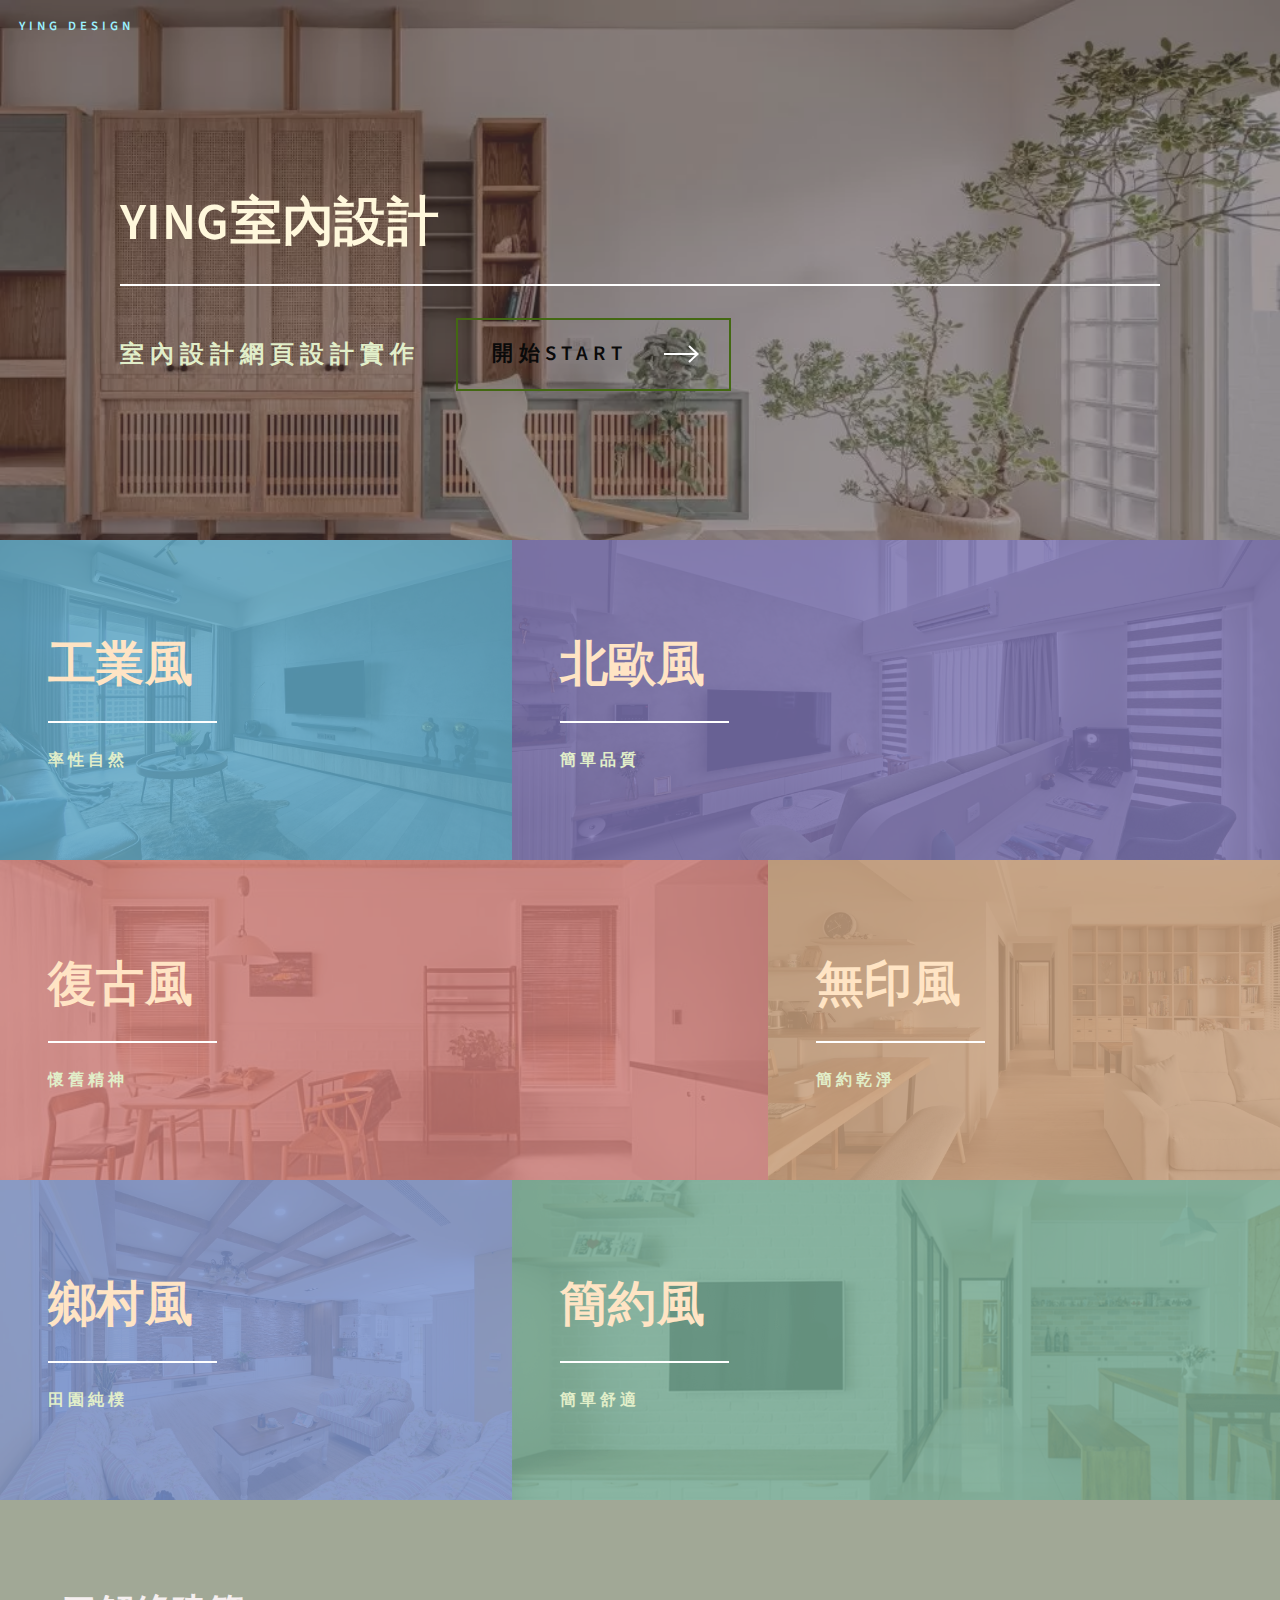
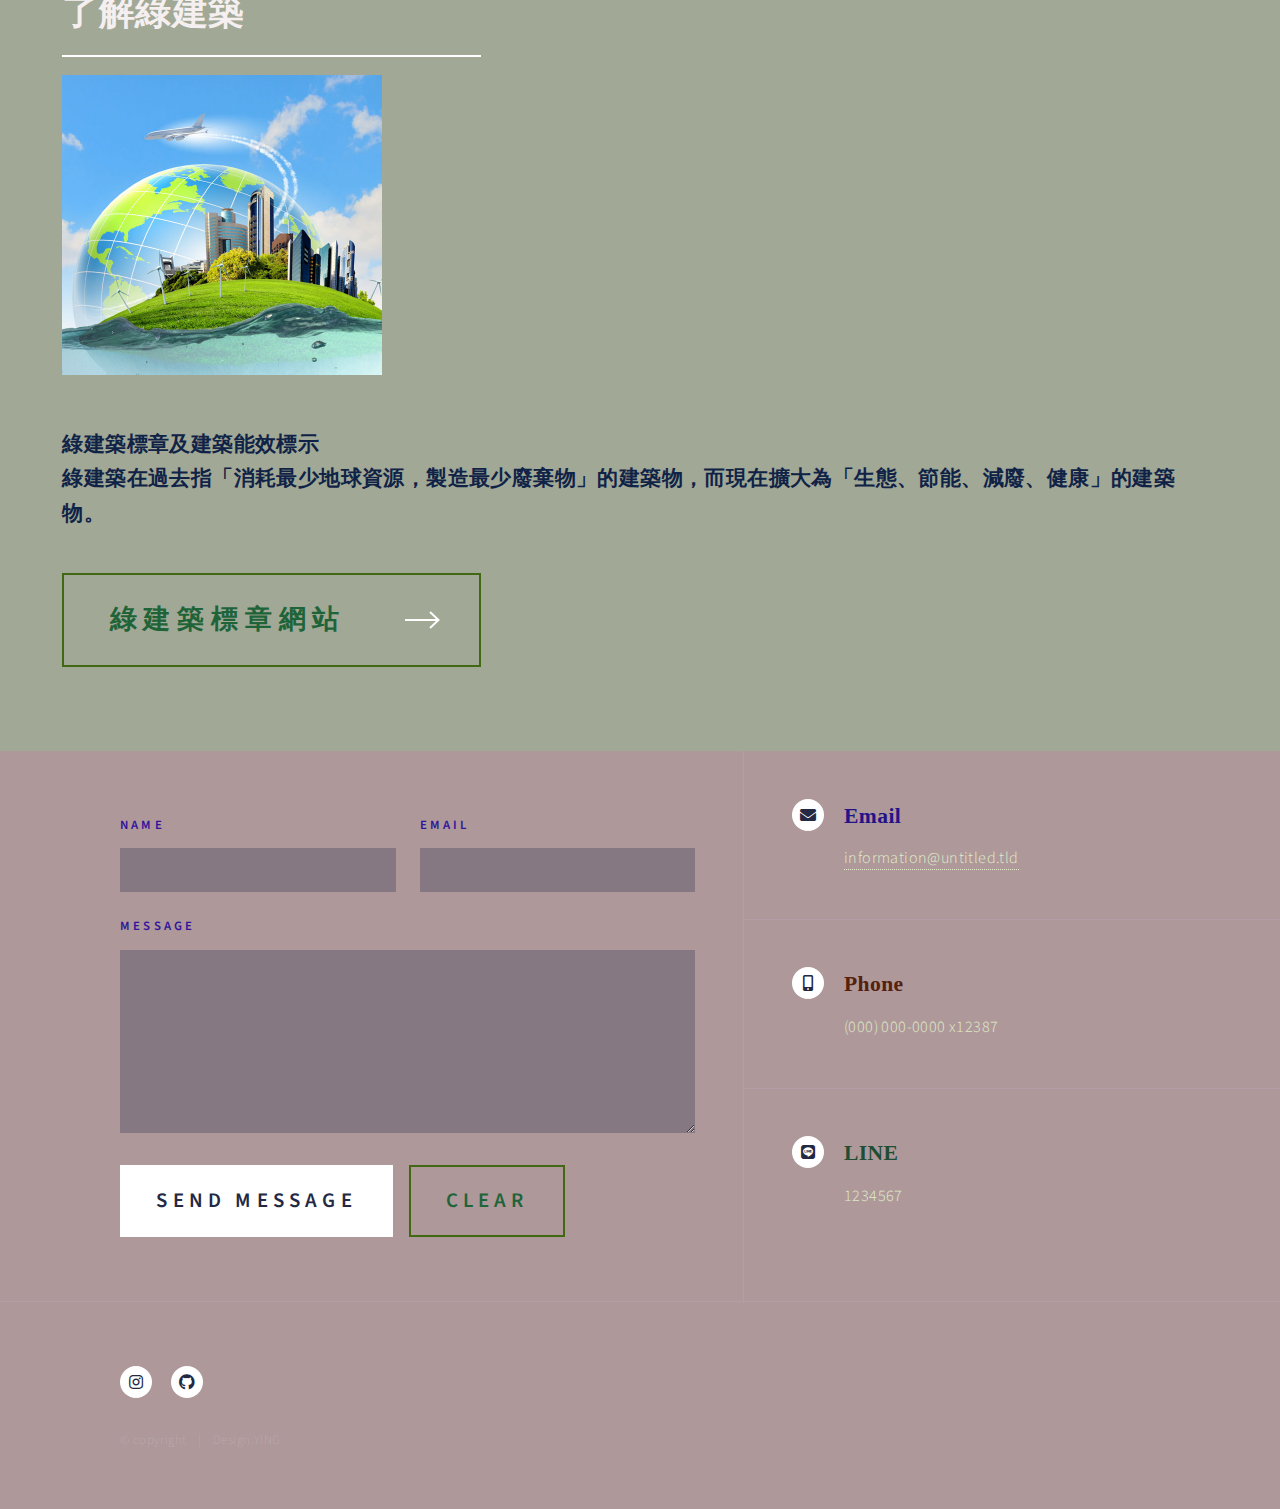
==== index.html @ ec029106 "061905" ====
<!DOCTYPE HTML>
<!--
	Forty by HTML5 UP
	html5up.net | @ajlkn
	Free for personal and commercial use under the CCA 3.0 license (html5up.net/license)
-->
<html>
	<head>
		<title>Ying室內設計</title>
		<meta charset="utf-8" />
		<meta name="viewport" content="width=device-width, initial-scale=1, user-scalable=no" />
		<link rel="stylesheet" href="assets/css/main.css" />
		<noscript><link rel="stylesheet" href="assets/css/noscript.css" /></noscript>
	</head>
	<body class="is-preload">

		<!-- Wrapper -->
			<div id="wrapper">

				<!-- Header -->
					<header id="header" class="alt">
						<a href="index.html" class="logo">Ying Design</a>
						
					</header>

				

				<!-- Banner -->
					<section id="banner" class="major">
						<div class="inner">
							<header class="major">
								<h1 style="color: cornsilk;">YING室內設計</h1>
							</header>
							<div class="content">
								<p style="font-size: 1.5em;">室內設計網頁設計實作</p>
								<ul class="actions">
									<li><a style="color: rgb(10, 10, 10);" href="#one" class="button next scrolly">開始start</a></li>
								</ul>
							</div>
						</div>
					</section>

				<!-- Main -->
					<div id="main">

						<!-- One -->
							<section id="one" class="tiles">
								<article>
									<span class="image">
										<img src="images/工業.jpg" alt="" />
									</span>
									<header class="major">
										<h3><a href="landing.html" class="link">工業風</a></h3>
										<p style="font-size: 1em;">率性自然</p>
									</header>
								</article>
								<article>
									<span class="image">
										<img src="images/北歐.jpg" alt="" />
									</span>
									<header class="major">
										<h3><a href="landing.html" class="link">北歐風</a></h3>
										<p style="font-size: 1em;">簡單品質</p>
									</header>
								</article>
								<article>
									<span class="image">
										<img src="images/復古.jpg" alt="" />
									</span>
									<header class="major">
										<h3><a href="landing.html" class="link">復古風</a></h3>
										<p style="font-size: 1em;">懷舊精神</p>
									</header>
								</article>
								<article>
									<span class="image">
										<img src="images/無印.jpg" alt="" />
									</span>
									<header class="major">
										<h3><a href="landing.html" class="link">無印風</a></h3>
										<p style="font-size: 1em;">簡約乾淨</p>
									</header>
								</article>
								<article>
									<span class="image">
										<img src="images/鄉村.jpg" alt="" />
									</span>
									<header class="major">
										<h3><a href="landing.html" class="link">鄉村風</a></h3>
										<p style="font-size: 1em;">田園純樸</p>
									</header>
								</article>
								<article>
									<span class="image">
										<img src="images/簡約.jpg" alt="" />
									</span>
									<header class="major">
										<h3><a href="landing.html" class="link">簡約風</a></h3>
										<p style="font-size: 1em;">簡單舒適</p>
									</header>
								</article>
							</section>

						<!-- Two -->
							<section id="two">
								<div class="inner">
									<header class="major">
										<h2>了解綠建築</h2>
										<span class="image">
											<img style="width: 80%;height: 300px;object-fit: cover;" src="images/green.jpg" alt="" />
										</span>
									</header>
									<p>綠建築標章及建築能效標示<br>綠建築在過去指「消耗最少地球資源，製造最少廢棄物」的建築物，而現在擴大為「生態、節能、減廢、健康」的建築物。</br></p>
									<ul class="actions">
										<li><a href="https://www.abri.gov.tw/cp.aspx?n=804" target="_blank" class="button next">綠建築標章網站</a></li>
									</ul>
								</div>
							</section>

					</div>

				<!-- Contact -->
					<section id="contact">
						<div class="inner">
							<section>
								<form method="post" action="#"  onsubmit="return mailto()">
									<div class="fields">
										<div class="field half">
											<label for="name">Name</label>
											<input type="text" name="name" id="name" />
										</div>
										<div class="field half">
											<label for="email">Email</label>
											<input type="text" name="email" id="email" />
										</div>
										<div class="field">
											<label for="message">Message</label>
											<textarea name="message" id="message" rows="6"></textarea>
										</div>
									</div>
									        <!-- 呼叫email程式的語法:start -->
        <script>
            function mailto() {
                name = document.getElementsByName('name')[0].value; // 把使用者輸入的名稱拿出來用
                email = document.getElementsByName('email')[0].value; // 把使用者輸入的email拿出來用
                message = document.getElementsByName('message')[0].value.replaceAll('\n', '%0D%0A'); // 把使用者輸入的內容拿出來用
                window.location.href = "mailto:jhihying1110@gmail.com?subject=我想請問一下&body=您好, 我是" + name + ":%0D%0A" + message;
                return false;
            }
        </script>
        <!-- 呼叫email程式的語法:end -->
									<ul class="actions">
										<li><input type="submit" value="Send Message" class="primary" /></li>
										<li><input type="reset" value="Clear" /></li>
									</ul>
								</form>
							</section>
							<section class="split">
								<section>
									<div class="contact-method">
										<span class="icon solid alt fa-envelope"></span>
										<h3 style="color: rgb(36, 18, 136);font-family: Georgia, 'Times New Roman', Times, serif;">Email</h3>
										<a href="#">information@untitled.tld</a>
									</div>
								</section>
								<section>
									<div class="contact-method">
										<span class="icon solid alt fa-mobile-alt"></span>
										<h3 style="color: rgb(85, 32, 14);font-family: Georgia, 'Times New Roman', Times, serif;">Phone</h3>
										<span>(000) 000-0000 x12387</span>
									</div>
								</section>
								<section>
									<div class="contact-method">
										<span class="icon brands alt fa-line"></span>
										<h3 style="color: rgb(29, 77, 50);font-family: Georgia, 'Times New Roman', Times, serif;">LINE</h3>
										<span>1234567</span>
									</div>
								</section>
							</section>
						</div>
					</section>

				<!-- Footer -->
					<footer id="footer">
						<div class="inner">
							<ul class="icons">
								
								<li><a href="https://www.instagram.com/" class="icon brands alt fa-instagram"><span class="label">Instagram</span></a></li>
								<li><a href="https://github.com/" class="icon brands alt fa-github"><span class="label">GitHub</span></a></li>
								
							</ul>
							<ul class="copyright">
								<li>&copy; copyright</li><li>Design:YING</a></li>
							</ul>
						</div>
					</footer>

			</div>

		<!-- Scripts -->
			<script src="assets/js/jquery.min.js"></script>
			<script src="assets/js/jquery.scrolly.min.js"></script>
			<script src="assets/js/jquery.scrollex.min.js"></script>
			<script src="assets/js/browser.min.js"></script>
			<script src="assets/js/breakpoints.min.js"></script>
			<script src="assets/js/util.js"></script>
			<script src="assets/js/main.js"></script>

	</body>
</html>
---- assets/css/main.css ----
@import url(fontawesome-all.min.css);
@import url("https://fonts.googleapis.com/css?family=Source+Sans+Pro:300,300italic,600,600italic");

/*
	Forty by HTML5 UP
	html5up.net | @ajlkn
	Free for personal and commercial use under the CCA 3.0 license (html5up.net/license)
*/

html, body, div, span, applet, object,
iframe, h1, h2, h3, h4, h5, h6, p, blockquote,
pre, a, abbr, acronym, address, big, cite,
code, del, dfn, em, img, ins, kbd, q, s, samp,
small, strike, strong, sub, sup, tt, var, b,
u, i, center, dl, dt, dd, ol, ul, li, fieldset,
form, label, legend, table, caption, tbody,
tfoot, thead, tr, th, td, article, aside,
canvas, details, embed, figure, figcaption,
footer, header, hgroup, menu, nav, output, ruby,
section, summary, time, mark, audio, video {
	margin: 0;
	padding: 0;
	border: 0;
	font-size: 100%;
	font: inherit;
	vertical-align: baseline;}

article, aside, details, figcaption, figure,
footer, header, hgroup, menu, nav, section {
	display: block;}

body {
	line-height: 1;
}

ol, ul {
	list-style: none;
}

blockquote, q {
	quotes: none;
}

	blockquote:before, blockquote:after, q:before, q:after {
		content: '';
		content: none;
	}

table {
	border-collapse: collapse;
	border-spacing: 0;
}

body {


	-webkit-text-size-adjust: none;
}

mark {
	background-color: transparent;
	color: inherit;
}

input::-moz-focus-inner {
	border: 0;
	padding: 0;
}

input, select, textarea {
	-moz-appearance: none;
	-webkit-appearance: none;
	-ms-appearance: none;
	appearance: none;
}

/* Basic */

	@-ms-viewport {
		width: device-width;
	}

	body {
		-ms-overflow-style: scrollbar;
	}

	@media screen and (max-width: 480px) {

		html, body {
			min-width: 320px;
		}

	}

	html {
		box-sizing: border-box;
	}

	*, *:before, *:after {
		box-sizing: inherit;
	}

	body {
		background: #ae989a;
	}

		body.is-preload *, body.is-preload *:before, body.is-preload *:after {
			-moz-animation: none !important;
			-webkit-animation: none !important;
			-ms-animation: none !important;
			animation: none !important;
			-moz-transition: none !important;
			-webkit-transition: none !important;
			-ms-transition: none !important;
			transition: none !important;
		}

/* Type */

	body, input, select, textarea {
		color: #e1eec9;
		font-family: "Source Sans Pro", Helvetica, sans-serif;
		font-size: 20pt;
		font-weight: 300;
		letter-spacing: 0.025em;
		line-height: 1.65;
	}

		@media screen and (max-width: 1680px) {

			body, input, select, textarea {
				font-size: 14pt;
			}

		}

		@media screen and (max-width: 1280px) {

			body, input, select, textarea {
				font-size: 12pt;
			}

		}

		@media screen and (max-width: 360px) {

			body, input, select, textarea {
				font-size: 11pt;
			}

		}

	a {
		-moz-transition: color 0.2s ease-in-out, border-bottom-color 0.2s ease-in-out;
		-webkit-transition: color 0.2s ease-in-out, border-bottom-color 0.2s ease-in-out;
		-ms-transition: color 0.2s ease-in-out, border-bottom-color 0.2s ease-in-out;
		transition: color 0.2s ease-in-out, border-bottom-color 0.2s ease-in-out;
		border-bottom: dotted 1px;
		color: inherit;
		text-decoration: none;
	}

		a:hover {
			border-bottom-color: transparent;
			color: #9bf1ff !important;
		}

		a:active {
			color: #53e3fb !important;
		}

	strong, b {
		color: #dfb2b2;
		font-weight: 600;
	}

	em, i {
		font-style: italic;
	}

	p {
		margin: 0 0 2em 0;
	}

	h1, h2, h3, h4, h5, h6 {
		color: #f5efef;
		font-weight: 600;
		line-height: 1.65;
		margin: 0 0 1em 0;
	}

		h1 a, h2 a, h3 a, h4 a, h5 a, h6 a {
			color: inherit;
			border-bottom: 0;
		}

	h1 {
		font-size: 2.5em;
	}

	h2 {
		font-size: 1.75em;
	}

	h3 {
		font-size: 1.35em;
	}

	h4 {
		font-size: 1.1em;
	}

	h5 {
		font-size: 0.9em;
	}

	h6 {
		font-size: 0.7em;
	}

	@media screen and (max-width: 736px) {

		h1 {
			font-size: 2em;
		}

		h2 {
			font-size: 1.5em;
		}

		h3 {
			font-size: 1.25em;
		}

	}

	sub {
		font-size: 0.8em;
		position: relative;
		top: 0.5em;
	}

	sup {
		font-size: 0.8em;
		position: relative;
		top: -0.5em;
	}

	blockquote {
		border-left: solid 4px rgba(249, 128, 91, 0.1);
		font-style: italic;
		margin: 0 0 2em 0;
		padding: 0.5em 0 0.5em 2em;
	}

	code {
		background: rgba(212, 212, 255, 0.035);
		font-family: "Courier New", monospace;
		font-size: 0.9em;
		margin: 0 0.25em;
		padding: 0.25em 0.65em;
	}

	pre {
		-webkit-overflow-scrolling: touch;
		font-family: "Courier New", monospace;
		font-size: 0.9em;
		margin: 0 0 2em 0;
	}

		pre code {
			display: block;
			line-height: 1.75;
			padding: 1em 1.5em;
			overflow-x: auto;
		}

	hr {
		border: 0;
		border-bottom: solid 1px rgba(212, 212, 255, 0.1);
		margin: 2em 0;
	}

		hr.major {
			margin: 3em 0;
		}

	.align-left {
		text-align: left;
	}

	.align-center {
		text-align: center;
	}

	.align-right {
		text-align: right;
	}

/* Row */

	.row {
		display: flex;
		flex-wrap: wrap;
		box-sizing: border-box;
		align-items: stretch;
	}

		.row > * {
			box-sizing: border-box;
		}

		.row.gtr-uniform > * > :last-child {
			margin-bottom: 0;
		}

		.row.aln-left {
			justify-content: flex-start;
		}

		.row.aln-center {
			justify-content: center;
		}

		.row.aln-right {
			justify-content: flex-end;
		}

		.row.aln-top {
			align-items: flex-start;
		}

		.row.aln-middle {
			align-items: center;
		}

		.row.aln-bottom {
			align-items: flex-end;
		}

		.row > .imp {
			order: -1;
		}

		.row > .col-1 {
			width: 8.33333%;
		}

		.row > .off-1 {
			margin-left: 8.33333%;
		}

		.row > .col-2 {
			width: 16.66667%;
		}

		.row > .off-2 {
			margin-left: 16.66667%;
		}

		.row > .col-3 {
			width: 25%;
		}

		.row > .off-3 {
			margin-left: 25%;
		}

		.row > .col-4 {
			width: 33.33333%;
		}

		.row > .off-4 {
			margin-left: 33.33333%;
		}

		.row > .col-5 {
			width: 41.66667%;
		}

		.row > .off-5 {
			margin-left: 41.66667%;
		}

		.row > .col-6 {
			width: 50%;
		}

		.row > .off-6 {
			margin-left: 50%;
		}

		.row > .col-7 {
			width: 58.33333%;
		}

		.row > .off-7 {
			margin-left: 58.33333%;
		}

		.row > .col-8 {
			width: 66.66667%;
		}

		.row > .off-8 {
			margin-left: 66.66667%;
		}

		.row > .col-9 {
			width: 75%;
		}

		.row > .off-9 {
			margin-left: 75%;
		}

		.row > .col-10 {
			width: 83.33333%;
		}

		.row > .off-10 {
			margin-left: 83.33333%;
		}

		.row > .col-11 {
			width: 91.66667%;
		}

		.row > .off-11 {
			margin-left: 91.66667%;
		}

		.row > .col-12 {
			width: 100%;
		}

		.row > .off-12 {
			margin-left: 100%;
		}

		.row.gtr-0 {
			margin-top: 0;
			margin-left: 0em;
		}

			.row.gtr-0 > * {
				padding: 0 0 0 0em;
			}

			.row.gtr-0.gtr-uniform {
				margin-top: 0em;
			}

				.row.gtr-0.gtr-uniform > * {
					padding-top: 0em;
				}

		.row.gtr-25 {
			margin-top: 0;
			margin-left: -0.5em;
		}

			.row.gtr-25 > * {
				padding: 0 0 0 0.5em;
			}

			.row.gtr-25.gtr-uniform {
				margin-top: -0.5em;
			}

				.row.gtr-25.gtr-uniform > * {
					padding-top: 0.5em;
				}

		.row.gtr-50 {
			margin-top: 0;
			margin-left: -1em;
		}

			.row.gtr-50 > * {
				padding: 0 0 0 1em;
			}

			.row.gtr-50.gtr-uniform {
				margin-top: -1em;
			}

				.row.gtr-50.gtr-uniform > * {
					padding-top: 1em;
				}

		.row {
			margin-top: 0;
			margin-left: -2em;
		}

			.row > * {
				padding: 0 0 0 2em;
			}

			.row.gtr-uniform {
				margin-top: -2em;
			}

				.row.gtr-uniform > * {
					padding-top: 2em;
				}

		.row.gtr-150 {
			margin-top: 0;
			margin-left: -3em;
		}

			.row.gtr-150 > * {
				padding: 0 0 0 3em;
			}

			.row.gtr-150.gtr-uniform {
				margin-top: -3em;
			}

				.row.gtr-150.gtr-uniform > * {
					padding-top: 3em;
				}

		.row.gtr-200 {
			margin-top: 0;
			margin-left: -4em;
		}

			.row.gtr-200 > * {
				padding: 0 0 0 4em;
			}

			.row.gtr-200.gtr-uniform {
				margin-top: -4em;
			}

				.row.gtr-200.gtr-uniform > * {
					padding-top: 4em;
				}

		@media screen and (max-width: 1680px) {

			.row {
				display: flex;
				flex-wrap: wrap;
				box-sizing: border-box;
				align-items: stretch;
			}

				.row > * {
					box-sizing: border-box;
				}

				.row.gtr-uniform > * > :last-child {
					margin-bottom: 0;
				}

				.row.aln-left {
					justify-content: flex-start;
				}

				.row.aln-center {
					justify-content: center;
				}

				.row.aln-right {
					justify-content: flex-end;
				}

				.row.aln-top {
					align-items: flex-start;
				}

				.row.aln-middle {
					align-items: center;
				}

				.row.aln-bottom {
					align-items: flex-end;
				}

				.row > .imp-xlarge {
					order: -1;
				}

				.row > .col-1-xlarge {
					width: 8.33333%;
				}

				.row > .off-1-xlarge {
					margin-left: 8.33333%;
				}

				.row > .col-2-xlarge {
					width: 16.66667%;
				}

				.row > .off-2-xlarge {
					margin-left: 16.66667%;
				}

				.row > .col-3-xlarge {
					width: 25%;
				}

				.row > .off-3-xlarge {
					margin-left: 25%;
				}

				.row > .col-4-xlarge {
					width: 33.33333%;
				}

				.row > .off-4-xlarge {
					margin-left: 33.33333%;
				}

				.row > .col-5-xlarge {
					width: 41.66667%;
				}

				.row > .off-5-xlarge {
					margin-left: 41.66667%;
				}

				.row > .col-6-xlarge {
					width: 50%;
				}

				.row > .off-6-xlarge {
					margin-left: 50%;
				}

				.row > .col-7-xlarge {
					width: 58.33333%;
				}

				.row > .off-7-xlarge {
					margin-left: 58.33333%;
				}

				.row > .col-8-xlarge {
					width: 66.66667%;
				}

				.row > .off-8-xlarge {
					margin-left: 66.66667%;
				}

				.row > .col-9-xlarge {
					width: 75%;
				}

				.row > .off-9-xlarge {
					margin-left: 75%;
				}

				.row > .col-10-xlarge {
					width: 83.33333%;
				}

				.row > .off-10-xlarge {
					margin-left: 83.33333%;
				}

				.row > .col-11-xlarge {
					width: 91.66667%;
				}

				.row > .off-11-xlarge {
					margin-left: 91.66667%;
				}

				.row > .col-12-xlarge {
					width: 100%;
				}

				.row > .off-12-xlarge {
					margin-left: 100%;
				}

				.row.gtr-0 {
					margin-top: 0;
					margin-left: 0em;
				}

					.row.gtr-0 > * {
						padding: 0 0 0 0em;
					}

					.row.gtr-0.gtr-uniform {
						margin-top: 0em;
					}

						.row.gtr-0.gtr-uniform > * {
							padding-top: 0em;
						}

				.row.gtr-25 {
					margin-top: 0;
					margin-left: -0.5em;
				}

					.row.gtr-25 > * {
						padding: 0 0 0 0.5em;
					}

					.row.gtr-25.gtr-uniform {
						margin-top: -0.5em;
					}

						.row.gtr-25.gtr-uniform > * {
							padding-top: 0.5em;
						}

				.row.gtr-50 {
					margin-top: 0;
					margin-left: -1em;
				}

					.row.gtr-50 > * {
						padding: 0 0 0 1em;
					}

					.row.gtr-50.gtr-uniform {
						margin-top: -1em;
					}

						.row.gtr-50.gtr-uniform > * {
							padding-top: 1em;
						}

				.row {
					margin-top: 0;
					margin-left: -2em;
				}

					.row > * {
						padding: 0 0 0 2em;
					}

					.row.gtr-uniform {
						margin-top: -2em;
					}

						.row.gtr-uniform > * {
							padding-top: 2em;
						}

				.row.gtr-150 {
					margin-top: 0;
					margin-left: -3em;
				}

					.row.gtr-150 > * {
						padding: 0 0 0 3em;
					}

					.row.gtr-150.gtr-uniform {
						margin-top: -3em;
					}

						.row.gtr-150.gtr-uniform > * {
							padding-top: 3em;
						}

				.row.gtr-200 {
					margin-top: 0;
					margin-left: -4em;
				}

					.row.gtr-200 > * {
						padding: 0 0 0 4em;
					}

					.row.gtr-200.gtr-uniform {
						margin-top: -4em;
					}

						.row.gtr-200.gtr-uniform > * {
							padding-top: 4em;
						}

		}

		@media screen and (max-width: 1280px) {

			.row {
				display: flex;
				flex-wrap: wrap;
				box-sizing: border-box;
				align-items: stretch;
			}

				.row > * {
					box-sizing: border-box;
				}

				.row.gtr-uniform > * > :last-child {
					margin-bottom: 0;
				}

				.row.aln-left {
					justify-content: flex-start;
				}

				.row.aln-center {
					justify-content: center;
				}

				.row.aln-right {
					justify-content: flex-end;
				}

				.row.aln-top {
					align-items: flex-start;
				}

				.row.aln-middle {
					align-items: center;
				}

				.row.aln-bottom {
					align-items: flex-end;
				}

				.row > .imp-large {
					order: -1;
				}

				.row > .col-1-large {
					width: 8.33333%;
				}

				.row > .off-1-large {
					margin-left: 8.33333%;
				}

				.row > .col-2-large {
					width: 16.66667%;
				}

				.row > .off-2-large {
					margin-left: 16.66667%;
				}

				.row > .col-3-large {
					width: 25%;
				}

				.row > .off-3-large {
					margin-left: 25%;
				}

				.row > .col-4-large {
					width: 33.33333%;
				}

				.row > .off-4-large {
					margin-left: 33.33333%;
				}

				.row > .col-5-large {
					width: 41.66667%;
				}

				.row > .off-5-large {
					margin-left: 41.66667%;
				}

				.row > .col-6-large {
					width: 50%;
				}

				.row > .off-6-large {
					margin-left: 50%;
				}

				.row > .col-7-large {
					width: 58.33333%;
				}

				.row > .off-7-large {
					margin-left: 58.33333%;
				}

				.row > .col-8-large {
					width: 66.66667%;
				}

				.row > .off-8-large {
					margin-left: 66.66667%;
				}

				.row > .col-9-large {
					width: 75%;
				}

				.row > .off-9-large {
					margin-left: 75%;
				}

				.row > .col-10-large {
					width: 83.33333%;
				}

				.row > .off-10-large {
					margin-left: 83.33333%;
				}

				.row > .col-11-large {
					width: 91.66667%;
				}

				.row > .off-11-large {
					margin-left: 91.66667%;
				}

				.row > .col-12-large {
					width: 100%;
				}

				.row > .off-12-large {
					margin-left: 100%;
				}

				.row.gtr-0 {
					margin-top: 0;
					margin-left: 0em;
				}

					.row.gtr-0 > * {
						padding: 0 0 0 0em;
					}

					.row.gtr-0.gtr-uniform {
						margin-top: 0em;
					}

						.row.gtr-0.gtr-uniform > * {
							padding-top: 0em;
						}

				.row.gtr-25 {
					margin-top: 0;
					margin-left: -0.375em;
				}

					.row.gtr-25 > * {
						padding: 0 0 0 0.375em;
					}

					.row.gtr-25.gtr-uniform {
						margin-top: -0.375em;
					}

						.row.gtr-25.gtr-uniform > * {
							padding-top: 0.375em;
						}

				.row.gtr-50 {
					margin-top: 0;
					margin-left: -0.75em;
				}

					.row.gtr-50 > * {
						padding: 0 0 0 0.75em;
					}

					.row.gtr-50.gtr-uniform {
						margin-top: -0.75em;
					}

						.row.gtr-50.gtr-uniform > * {
							padding-top: 0.75em;
						}

				.row {
					margin-top: 0;
					margin-left: -1.5em;
				}

					.row > * {
						padding: 0 0 0 1.5em;
					}

					.row.gtr-uniform {
						margin-top: -1.5em;
					}

						.row.gtr-uniform > * {
							padding-top: 1.5em;
						}

				.row.gtr-150 {
					margin-top: 0;
					margin-left: -2.25em;
				}

					.row.gtr-150 > * {
						padding: 0 0 0 2.25em;
					}

					.row.gtr-150.gtr-uniform {
						margin-top: -2.25em;
					}

						.row.gtr-150.gtr-uniform > * {
							padding-top: 2.25em;
						}

				.row.gtr-200 {
					margin-top: 0;
					margin-left: -3em;
				}

					.row.gtr-200 > * {
						padding: 0 0 0 3em;
					}

					.row.gtr-200.gtr-uniform {
						margin-top: -3em;
					}

						.row.gtr-200.gtr-uniform > * {
							padding-top: 3em;
						}

		}

		@media screen and (max-width: 980px) {

			.row {
				display: flex;
				flex-wrap: wrap;
				box-sizing: border-box;
				align-items: stretch;
			}

				.row > * {
					box-sizing: border-box;
				}

				.row.gtr-uniform > * > :last-child {
					margin-bottom: 0;
				}

				.row.aln-left {
					justify-content: flex-start;
				}

				.row.aln-center {
					justify-content: center;
				}

				.row.aln-right {
					justify-content: flex-end;
				}

				.row.aln-top {
					align-items: flex-start;
				}

				.row.aln-middle {
					align-items: center;
				}

				.row.aln-bottom {
					align-items: flex-end;
				}

				.row > .imp-medium {
					order: -1;
				}

				.row > .col-1-medium {
					width: 8.33333%;
				}

				.row > .off-1-medium {
					margin-left: 8.33333%;
				}

				.row > .col-2-medium {
					width: 16.66667%;
				}

				.row > .off-2-medium {
					margin-left: 16.66667%;
				}

				.row > .col-3-medium {
					width: 25%;
				}

				.row > .off-3-medium {
					margin-left: 25%;
				}

				.row > .col-4-medium {
					width: 33.33333%;
				}

				.row > .off-4-medium {
					margin-left: 33.33333%;
				}

				.row > .col-5-medium {
					width: 41.66667%;
				}

				.row > .off-5-medium {
					margin-left: 41.66667%;
				}

				.row > .col-6-medium {
					width: 50%;
				}

				.row > .off-6-medium {
					margin-left: 50%;
				}

				.row > .col-7-medium {
					width: 58.33333%;
				}

				.row > .off-7-medium {
					margin-left: 58.33333%;
				}

				.row > .col-8-medium {
					width: 66.66667%;
				}

				.row > .off-8-medium {
					margin-left: 66.66667%;
				}

				.row > .col-9-medium {
					width: 75%;
				}

				.row > .off-9-medium {
					margin-left: 75%;
				}

				.row > .col-10-medium {
					width: 83.33333%;
				}

				.row > .off-10-medium {
					margin-left: 83.33333%;
				}

				.row > .col-11-medium {
					width: 91.66667%;
				}

				.row > .off-11-medium {
					margin-left: 91.66667%;
				}

				.row > .col-12-medium {
					width: 100%;
				}

				.row > .off-12-medium {
					margin-left: 100%;
				}

				.row.gtr-0 {
					margin-top: 0;
					margin-left: 0em;
				}

					.row.gtr-0 > * {
						padding: 0 0 0 0em;
					}

					.row.gtr-0.gtr-uniform {
						margin-top: 0em;
					}

						.row.gtr-0.gtr-uniform > * {
							padding-top: 0em;
						}

				.row.gtr-25 {
					margin-top: 0;
					margin-left: -0.375em;
				}

					.row.gtr-25 > * {
						padding: 0 0 0 0.375em;
					}

					.row.gtr-25.gtr-uniform {
						margin-top: -0.375em;
					}

						.row.gtr-25.gtr-uniform > * {
							padding-top: 0.375em;
						}

				.row.gtr-50 {
					margin-top: 0;
					margin-left: -0.75em;
				}

					.row.gtr-50 > * {
						padding: 0 0 0 0.75em;
					}

					.row.gtr-50.gtr-uniform {
						margin-top: -0.75em;
					}

						.row.gtr-50.gtr-uniform > * {
							padding-top: 0.75em;
						}

				.row {
					margin-top: 0;
					margin-left: -1.5em;
				}

					.row > * {
						padding: 0 0 0 1.5em;
					}

					.row.gtr-uniform {
						margin-top: -1.5em;
					}

						.row.gtr-uniform > * {
							padding-top: 1.5em;
						}

				.row.gtr-150 {
					margin-top: 0;
					margin-left: -2.25em;
				}

					.row.gtr-150 > * {
						padding: 0 0 0 2.25em;
					}

					.row.gtr-150.gtr-uniform {
						margin-top: -2.25em;
					}

						.row.gtr-150.gtr-uniform > * {
							padding-top: 2.25em;
						}

				.row.gtr-200 {
					margin-top: 0;
					margin-left: -3em;
				}

					.row.gtr-200 > * {
						padding: 0 0 0 3em;
					}

					.row.gtr-200.gtr-uniform {
						margin-top: -3em;
					}

						.row.gtr-200.gtr-uniform > * {
							padding-top: 3em;
						}

		}

		@media screen and (max-width: 736px) {

			.row {
				display: flex;
				flex-wrap: wrap;
				box-sizing: border-box;
				align-items: stretch;
			}

				.row > * {
					box-sizing: border-box;
				}

				.row.gtr-uniform > * > :last-child {
					margin-bottom: 0;
				}

				.row.aln-left {
					justify-content: flex-start;
				}

				.row.aln-center {
					justify-content: center;
				}

				.row.aln-right {
					justify-content: flex-end;
				}

				.row.aln-top {
					align-items: flex-start;
				}

				.row.aln-middle {
					align-items: center;
				}

				.row.aln-bottom {
					align-items: flex-end;
				}

				.row > .imp-small {
					order: -1;
				}

				.row > .col-1-small {
					width: 8.33333%;
				}

				.row > .off-1-small {
					margin-left: 8.33333%;
				}

				.row > .col-2-small {
					width: 16.66667%;
				}

				.row > .off-2-small {
					margin-left: 16.66667%;
				}

				.row > .col-3-small {
					width: 25%;
				}

				.row > .off-3-small {
					margin-left: 25%;
				}

				.row > .col-4-small {
					width: 33.33333%;
				}

				.row > .off-4-small {
					margin-left: 33.33333%;
				}

				.row > .col-5-small {
					width: 41.66667%;
				}

				.row > .off-5-small {
					margin-left: 41.66667%;
				}

				.row > .col-6-small {
					width: 50%;
				}

				.row > .off-6-small {
					margin-left: 50%;
				}

				.row > .col-7-small {
					width: 58.33333%;
				}

				.row > .off-7-small {
					margin-left: 58.33333%;
				}

				.row > .col-8-small {
					width: 66.66667%;
				}

				.row > .off-8-small {
					margin-left: 66.66667%;
				}

				.row > .col-9-small {
					width: 75%;
				}

				.row > .off-9-small {
					margin-left: 75%;
				}

				.row > .col-10-small {
					width: 83.33333%;
				}

				.row > .off-10-small {
					margin-left: 83.33333%;
				}

				.row > .col-11-small {
					width: 91.66667%;
				}

				.row > .off-11-small {
					margin-left: 91.66667%;
				}

				.row > .col-12-small {
					width: 100%;
				}

				.row > .off-12-small {
					margin-left: 100%;
				}

				.row.gtr-0 {
					margin-top: 0;
					margin-left: 0em;
				}

					.row.gtr-0 > * {
						padding: 0 0 0 0em;
					}

					.row.gtr-0.gtr-uniform {
						margin-top: 0em;
					}

						.row.gtr-0.gtr-uniform > * {
							padding-top: 0em;
						}

				.row.gtr-25 {
					margin-top: 0;
					margin-left: -0.3125em;
				}

					.row.gtr-25 > * {
						padding: 0 0 0 0.3125em;
					}

					.row.gtr-25.gtr-uniform {
						margin-top: -0.3125em;
					}

						.row.gtr-25.gtr-uniform > * {
							padding-top: 0.3125em;
						}

				.row.gtr-50 {
					margin-top: 0;
					margin-left: -0.625em;
				}

					.row.gtr-50 > * {
						padding: 0 0 0 0.625em;
					}

					.row.gtr-50.gtr-uniform {
						margin-top: -0.625em;
					}

						.row.gtr-50.gtr-uniform > * {
							padding-top: 0.625em;
						}

				.row {
					margin-top: 0;
					margin-left: -1.25em;
				}

					.row > * {
						padding: 0 0 0 1.25em;
					}

					.row.gtr-uniform {
						margin-top: -1.25em;
					}

						.row.gtr-uniform > * {
							padding-top: 1.25em;
						}

				.row.gtr-150 {
					margin-top: 0;
					margin-left: -1.875em;
				}

					.row.gtr-150 > * {
						padding: 0 0 0 1.875em;
					}

					.row.gtr-150.gtr-uniform {
						margin-top: -1.875em;
					}

						.row.gtr-150.gtr-uniform > * {
							padding-top: 1.875em;
						}

				.row.gtr-200 {
					margin-top: 0;
					margin-left: -2.5em;
				}

					.row.gtr-200 > * {
						padding: 0 0 0 2.5em;
					}

					.row.gtr-200.gtr-uniform {
						margin-top: -2.5em;
					}

						.row.gtr-200.gtr-uniform > * {
							padding-top: 2.5em;
						}

		}

		@media screen and (max-width: 480px) {

			.row {
				display: flex;
				flex-wrap: wrap;
				box-sizing: border-box;
				align-items: stretch;
			}

				.row > * {
					box-sizing: border-box;
				}

				.row.gtr-uniform > * > :last-child {
					margin-bottom: 0;
				}

				.row.aln-left {
					justify-content: flex-start;
				}

				.row.aln-center {
					justify-content: center;
				}

				.row.aln-right {
					justify-content: flex-end;
				}

				.row.aln-top {
					align-items: flex-start;
				}

				.row.aln-middle {
					align-items: center;
				}

				.row.aln-bottom {
					align-items: flex-end;
				}

				.row > .imp-xsmall {
					order: -1;
				}

				.row > .col-1-xsmall {
					width: 8.33333%;
				}

				.row > .off-1-xsmall {
					margin-left: 8.33333%;
				}

				.row > .col-2-xsmall {
					width: 16.66667%;
				}

				.row > .off-2-xsmall {
					margin-left: 16.66667%;
				}

				.row > .col-3-xsmall {
					width: 25%;
				}

				.row > .off-3-xsmall {
					margin-left: 25%;
				}

				.row > .col-4-xsmall {
					width: 33.33333%;
				}

				.row > .off-4-xsmall {
					margin-left: 33.33333%;
				}

				.row > .col-5-xsmall {
					width: 41.66667%;
				}

				.row > .off-5-xsmall {
					margin-left: 41.66667%;
				}

				.row > .col-6-xsmall {
					width: 50%;
				}

				.row > .off-6-xsmall {
					margin-left: 50%;
				}

				.row > .col-7-xsmall {
					width: 58.33333%;
				}

				.row > .off-7-xsmall {
					margin-left: 58.33333%;
				}

				.row > .col-8-xsmall {
					width: 66.66667%;
				}

				.row > .off-8-xsmall {
					margin-left: 66.66667%;
				}

				.row > .col-9-xsmall {
					width: 75%;
				}

				.row > .off-9-xsmall {
					margin-left: 75%;
				}

				.row > .col-10-xsmall {
					width: 83.33333%;
				}

				.row > .off-10-xsmall {
					margin-left: 83.33333%;
				}

				.row > .col-11-xsmall {
					width: 91.66667%;
				}

				.row > .off-11-xsmall {
					margin-left: 91.66667%;
				}

				.row > .col-12-xsmall {
					width: 100%;
				}

				.row > .off-12-xsmall {
					margin-left: 100%;
				}

				.row.gtr-0 {
					margin-top: 0;
					margin-left: 0em;
				}

					.row.gtr-0 > * {
						padding: 0 0 0 0em;
					}

					.row.gtr-0.gtr-uniform {
						margin-top: 0em;
					}

						.row.gtr-0.gtr-uniform > * {
							padding-top: 0em;
						}

				.row.gtr-25 {
					margin-top: 0;
					margin-left: -0.3125em;
				}

					.row.gtr-25 > * {
						padding: 0 0 0 0.3125em;
					}

					.row.gtr-25.gtr-uniform {
						margin-top: -0.3125em;
					}

						.row.gtr-25.gtr-uniform > * {
							padding-top: 0.3125em;
						}

				.row.gtr-50 {
					margin-top: 0;
					margin-left: -0.625em;
				}

					.row.gtr-50 > * {
						padding: 0 0 0 0.625em;
					}

					.row.gtr-50.gtr-uniform {
						margin-top: -0.625em;
					}

						.row.gtr-50.gtr-uniform > * {
							padding-top: 0.625em;
						}

				.row {
					margin-top: 0;
					margin-left: -1.25em;
				}

					.row > * {
						padding: 0 0 0 1.25em;
					}

					.row.gtr-uniform {
						margin-top: -1.25em;
					}

						.row.gtr-uniform > * {
							padding-top: 1.25em;
						}

				.row.gtr-150 {
					margin-top: 0;
					margin-left: -1.875em;
				}

					.row.gtr-150 > * {
						padding: 0 0 0 1.875em;
					}

					.row.gtr-150.gtr-uniform {
						margin-top: -1.875em;
					}

						.row.gtr-150.gtr-uniform > * {
							padding-top: 1.875em;
						}

				.row.gtr-200 {
					margin-top: 0;
					margin-left: -2.5em;
				}

					.row.gtr-200 > * {
						padding: 0 0 0 2.5em;
					}

					.row.gtr-200.gtr-uniform {
						margin-top: -2.5em;
					}

						.row.gtr-200.gtr-uniform > * {
							padding-top: 2.5em;
						}

		}

/* Section/Article */

	section.special, article.special {
		text-align: center;
	}

	header.major {
		width: -moz-max-content;
		width: -webkit-max-content;
		width: -ms-max-content;
		width: max-content;
		margin-bottom: 2em;
	}

		header.major > :first-child {
			margin-bottom: 0;
			width: calc(100% + 0.5em);
		}

			header.major > :first-child:after {
				content: '';
				background-color: #ffffff;
				display: block;
				height: 2px;
				margin: 0.325em 0 0.5em 0;
				width: 100%;
			}

		header.major > p {
			font-size: 0.7em;
			font-weight: 600;
			letter-spacing: 0.25em;
			margin-bottom: 0;
			text-transform: uppercase;
		}

		body.is-ie header.major > :first-child:after {
			max-width: 9em;
		}

		body.is-ie header.major > h1:after {
			max-width: 100% !important;
		}

	@media screen and (max-width: 736px) {

		header.major > p br {
			display: none;
		}

	}

/* Form */

	form {
		margin: 0 0 2em 0;
	}

		form > :last-child {
			margin-bottom: 0;
		}

		form > .fields {
			display: -moz-flex;
			display: -webkit-flex;
			display: -ms-flex;
			display: flex;
			-moz-flex-wrap: wrap;
			-webkit-flex-wrap: wrap;
			-ms-flex-wrap: wrap;
			flex-wrap: wrap;
			width: calc(100% + 3em);
			margin: -1.5em 0 2em -1.5em;
		}

			form > .fields > .field {
				-moz-flex-grow: 0;
				-webkit-flex-grow: 0;
				-ms-flex-grow: 0;
				flex-grow: 0;
				-moz-flex-shrink: 0;
				-webkit-flex-shrink: 0;
				-ms-flex-shrink: 0;
				flex-shrink: 0;
				padding: 1.5em 0 0 1.5em;
				width: calc(100% - 1.5em);
			}

				form > .fields > .field.half {
					width: calc(50% - 0.75em);
				}

				form > .fields > .field.third {
					width: calc(100%/3 - 0.5em);
				}

				form > .fields > .field.quarter {
					width: calc(25% - 0.375em);
				}

		@media screen and (max-width: 480px) {

			form > .fields {
				width: calc(100% + 3em);
				margin: -1.5em 0 2em -1.5em;
			}

				form > .fields > .field {
					padding: 1.5em 0 0 1.5em;
					width: calc(100% - 1.5em);
				}

					form > .fields > .field.half {
						width: calc(100% - 1.5em);
					}

					form > .fields > .field.third {
						width: calc(100% - 1.5em);
					}

					form > .fields > .field.quarter {
						width: calc(100% - 1.5em);
					}

		}

	label {
		color: #32149c;
		display: block;
		font-size: 0.8em;
		font-weight: 600;
		letter-spacing: 0.25em;
		margin: 0 0 1em 0;
		text-transform: uppercase;
	}

	input[type="text"],
	input[type="password"],
	input[type="email"],
	input[type="tel"],
	input[type="search"],
	input[type="url"],
	select,
	textarea {
		-moz-appearance: none;
		-webkit-appearance: none;
		-ms-appearance: none;
		appearance: none;
		background: rgba(59, 59, 88, 0.35);
		border: none;
		border-radius: 0;
		color: inherit;
		display: block;
		outline: 0;
		padding: 0 1em;
		text-decoration: none;
		width: 100%;
	}

		input[type="text"]:invalid,
		input[type="password"]:invalid,
		input[type="email"]:invalid,
		input[type="tel"]:invalid,
		input[type="search"]:invalid,
		input[type="url"]:invalid,
		select:invalid,
		textarea:invalid {
			box-shadow: none;
		}

		input[type="text"]:focus,
		input[type="password"]:focus,
		input[type="email"]:focus,
		input[type="tel"]:focus,
		input[type="search"]:focus,
		input[type="url"]:focus,
		select:focus,
		textarea:focus {
			border-color: #9bf1ff;
			box-shadow: 0 0 0 2px #9bf1ff;
		}

	select {
		background-image: url("data:image/svg+xml;charset=utf8,%3Csvg xmlns='http://www.w3.org/2000/svg' width='40' height='40' preserveAspectRatio='none' viewBox='0 0 40 40'%3E%3Cpath d='M9.4,12.3l10.4,10.4l10.4-10.4c0.2-0.2,0.5-0.4,0.9-0.4c0.3,0,0.6,0.1,0.9,0.4l3.3,3.3c0.2,0.2,0.4,0.5,0.4,0.9 c0,0.4-0.1,0.6-0.4,0.9L20.7,31.9c-0.2,0.2-0.5,0.4-0.9,0.4c-0.3,0-0.6-0.1-0.9-0.4L4.3,17.3c-0.2-0.2-0.4-0.5-0.4-0.9 c0-0.4,0.1-0.6,0.4-0.9l3.3-3.3c0.2-0.2,0.5-0.4,0.9-0.4S9.1,12.1,9.4,12.3z' fill='rgba(212, 212, 255, 0.1)' /%3E%3C/svg%3E");
		background-size: 1.25rem;
		background-repeat: no-repeat;
		background-position: calc(100% - 1rem) center;
		height: 2.75em;
		padding-right: 2.75em;
		text-overflow: ellipsis;
	}

		select option {
			color: #ffffff;
			background: #242943;
		}

		select:focus::-ms-value {
			background-color: transparent;
		}

		select::-ms-expand {
			display: none;
		}

	input[type="text"],
	input[type="password"],
	input[type="email"],
	input[type="tel"],
	input[type="search"],
	input[type="url"],
	select {
		height: 2.75em;
	}

	textarea {
		padding: 0.75em 1em;
	}

	input[type="checkbox"],
	input[type="radio"] {
		-moz-appearance: none;
		-webkit-appearance: none;
		-ms-appearance: none;
		appearance: none;
		display: block;
		float: left;
		margin-right: -2em;
		opacity: 0;
		width: 1em;
		z-index: -1;
	}

		input[type="checkbox"] + label,
		input[type="radio"] + label {
			text-decoration: none;
			color: #ffffff;
			cursor: pointer;
			display: inline-block;
			font-weight: 300;
			padding-left: 2.65em;
			padding-right: 0.75em;
			position: relative;
		}

			input[type="checkbox"] + label:before,
			input[type="radio"] + label:before {
				-moz-osx-font-smoothing: grayscale;
				-webkit-font-smoothing: antialiased;
				display: inline-block;
				font-style: normal;
				font-variant: normal;
				text-rendering: auto;
				line-height: 1;
				text-transform: none !important;
				font-family: 'Font Awesome 5 Free';
				font-weight: 900;
			}

			input[type="checkbox"] + label:before,
			input[type="radio"] + label:before {
				background: rgba(212, 212, 255, 0.035);
				content: '';
				display: inline-block;
				font-size: 0.8em;
				height: 2.0625em;
				left: 0;
				letter-spacing: 0;
				line-height: 2.0625em;
				position: absolute;
				text-align: center;
				top: 0;
				width: 2.0625em;
			}

		input[type="checkbox"]:checked + label:before,
		input[type="radio"]:checked + label:before {
			background: #ffffff;
			border-color: #9bf1ff;
			content: '\f00c';
			color: #242943;
		}

		input[type="checkbox"]:focus + label:before,
		input[type="radio"]:focus + label:before {
			box-shadow: 0 0 0 2px #9bf1ff;
		}

	input[type="radio"] + label:before {
		border-radius: 100%;
	}

	::-webkit-input-placeholder {
		color: rgba(244, 244, 255, 0.2) !important;
		opacity: 1.0;
	}

	:-moz-placeholder {
		color: rgba(244, 244, 255, 0.2) !important;
		opacity: 1.0;
	}

	::-moz-placeholder {
		color: rgba(244, 244, 255, 0.2) !important;
		opacity: 1.0;
	}

	:-ms-input-placeholder {
		color: rgba(244, 244, 255, 0.2) !important;
		opacity: 1.0;
	}

/* Box */

	.box {
		border: solid 1px rgba(212, 212, 255, 0.1);
		margin-bottom: 2em;
		padding: 1.5em;
	}

		.box > :last-child,
		.box > :last-child > :last-child,
		.box > :last-child > :last-child > :last-child {
			margin-bottom: 0;
		}

		.box.alt {
			border: 0;
			border-radius: 0;
			padding: 0;
		}

/* Icon */

	.icon {
		text-decoration: none;
		border-bottom: none;
		position: relative;
	}

		.icon:before {
			-moz-osx-font-smoothing: grayscale;
			-webkit-font-smoothing: antialiased;
			display: inline-block;
			font-style: normal;
			font-variant: normal;
			text-rendering: auto;
			line-height: 1;
			text-transform: none !important;
			font-family: 'Font Awesome 5 Free';
			font-weight: 400;
		}

		.icon > .label {
			display: none;
		}

		.icon:before {
			line-height: inherit;
		}

		.icon.solid:before {
			font-weight: 900;
		}

		.icon.brands:before {
			font-family: 'Font Awesome 5 Brands';
		}

		.icon.alt:before {
			background-color: #ffffff;
			border-radius: 100%;
			color: #242943;
			display: inline-block;
			height: 2em;
			line-height: 2em;
			text-align: center;
			width: 2em;
		}

	a.icon.alt:before {
		-moz-transition: background-color 0.2s ease-in-out;
		-webkit-transition: background-color 0.2s ease-in-out;
		-ms-transition: background-color 0.2s ease-in-out;
		transition: background-color 0.2s ease-in-out;
	}

	a.icon.alt:hover:before {
		background-color: #6fc3df;
	}

	a.icon.alt:active:before {
		background-color: #37a6cb;
	}

/* Image */

	.image {
		border: 0;
		display: inline-block;
		position: relative;
	}

		.image img {
			display: block;
		}

		.image.left, .image.right {
			max-width: 30%;
		}

			.image.left img, .image.right img {
				width: 100%;
			}

		.image.left {
			float: left;
			margin: 0 1.5em 1.25em 0;
			top: 0.25em;
		}

		.image.right {
			float: right;
			margin: 0 0 1.25em 1.5em;
			top: 0.25em;
		}

		.image.fit {
			display: block;
			margin: 0 0 2em 0;
			width: 100%;
		}

			.image.fit img {
				width: 100%;
			}

		.image.main {
			display: block;
			margin: 2.5em 0;
			width: 100%;
		}

			.image.main img {
				width: 100%;
			}

			@media screen and (max-width: 736px) {

				.image.main {
					margin: 1.5em 0;
				}

			}

/* List */

	ol {
		list-style: decimal;
		margin: 0 0 2em 0;
		padding-left: 1.25em;
	}

		ol li {
			padding-left: 0.25em;
		}

	ul {
		list-style: disc;
		margin: 0 0 2em 0;
		padding-left: 1em;
	}

		ul li {
			padding-left: 0.5em;
		}

		ul.alt {
			list-style: none;
			padding-left: 0;
		}

			ul.alt li {
				border-top: solid 1px rgba(212, 212, 255, 0.1);
				padding: 0.5em 0;
			}

				ul.alt li:first-child {
					border-top: 0;
					padding-top: 0;
				}

	dl {
		margin: 0 0 2em 0;
	}

		dl dt {
			display: block;
			font-weight: 600;
			margin: 0 0 1em 0;
		}

		dl dd {
			margin-left: 2em;
		}

/* Actions */

	ul.actions {
		display: -moz-flex;
		display: -webkit-flex;
		display: -ms-flex;
		display: flex;
		cursor: default;
		list-style: none;
		margin-left: -1em;
		padding-left: 0;
	}

		ul.actions li {
			padding: 0 0 0 1em;
			vertical-align: middle;
		}

		ul.actions.special {
			-moz-justify-content: center;
			-webkit-justify-content: center;
			-ms-justify-content: center;
			justify-content: center;
			width: 100%;
			margin-left: 0;
		}

			ul.actions.special li:first-child {
				padding-left: 0;
			}

		ul.actions.stacked {
			-moz-flex-direction: column;
			-webkit-flex-direction: column;
			-ms-flex-direction: column;
			flex-direction: column;
			margin-left: 0;
		}

			ul.actions.stacked li {
				padding: 1.3em 0 0 0;
			}

				ul.actions.stacked li:first-child {
					padding-top: 0;
				}

		ul.actions.fit {
			width: calc(100% + 1em);
		}

			ul.actions.fit li {
				-moz-flex-grow: 1;
				-webkit-flex-grow: 1;
				-ms-flex-grow: 1;
				flex-grow: 1;
				-moz-flex-shrink: 1;
				-webkit-flex-shrink: 1;
				-ms-flex-shrink: 1;
				flex-shrink: 1;
				width: 100%;
			}

				ul.actions.fit li > * {
					width: 100%;
				}

			ul.actions.fit.stacked {
				width: 100%;
			}

/* Icons */

	ul.icons {
		cursor: default;
		list-style: none;
		padding-left: 0;
	}

		ul.icons li {
			display: inline-block;
			padding: 0 1em 0 0;
		}

			ul.icons li:last-child {
				padding-right: 0;
			}

		@media screen and (max-width: 736px) {

			ul.icons li {
				padding: 0 0.75em 0 0;
			}

		}

/* Pagination */

	ul.pagination {
		cursor: default;
		list-style: none;
		padding-left: 0;
	}

		ul.pagination li {
			display: inline-block;
			padding-left: 0;
			vertical-align: middle;
		}

			ul.pagination li > .page {
				-moz-transition: background-color 0.2s ease-in-out, color 0.2s ease-in-out;
				-webkit-transition: background-color 0.2s ease-in-out, color 0.2s ease-in-out;
				-ms-transition: background-color 0.2s ease-in-out, color 0.2s ease-in-out;
				transition: background-color 0.2s ease-in-out, color 0.2s ease-in-out;
				border-bottom: 0;
				display: inline-block;
				font-size: 0.8em;
				font-weight: 600;
				height: 1.5em;
				line-height: 1.5em;
				margin: 0 0.125em;
				min-width: 1.5em;
				padding: 0 0.5em;
				text-align: center;
			}

				ul.pagination li > .page.active {
					background-color: #ffffff;
					color: #242943;
				}

					ul.pagination li > .page.active:hover {
						background-color: #9bf1ff;
						color: #242943 !important;
					}

					ul.pagination li > .page.active:active {
						background-color: #53e3fb;
					}

			ul.pagination li:first-child {
				padding-right: 0.75em;
			}

			ul.pagination li:last-child {
				padding-left: 0.75em;
			}

		@media screen and (max-width: 480px) {

			ul.pagination li:nth-child(n+2):nth-last-child(n+2) {
				display: none;
			}

			ul.pagination li:first-child {
				padding-right: 0;
			}

		}

/* Table */

	.table-wrapper {
		-webkit-overflow-scrolling: touch;
		overflow-x: auto;
	}

	table {
		margin: 0 0 2em 0;
		width: 100%;
	}

		table tbody tr {
			border: solid 1px rgba(212, 212, 255, 0.1);
			border-left: 0;
			border-right: 0;
		}

			table tbody tr:nth-child(2n + 1) {
				background-color: rgba(212, 212, 255, 0.035);
			}

		table td {
			padding: 0.75em 0.75em;
		}

		table th {
			color: #ffffff;
			font-size: 0.9em;
			font-weight: 600;
			padding: 0 0.75em 0.75em 0.75em;
			text-align: left;
		}

		table thead {
			border-bottom: solid 2px rgba(212, 212, 255, 0.1);
		}

		table tfoot {
			border-top: solid 2px rgba(212, 212, 255, 0.1);
		}

		table.alt {
			border-collapse: separate;
		}

			table.alt tbody tr td {
				border: solid 1px rgba(212, 212, 255, 0.1);
				border-left-width: 0;
				border-top-width: 0;
			}

				table.alt tbody tr td:first-child {
					border-left-width: 1px;
				}

			table.alt tbody tr:first-child td {
				border-top-width: 1px;
			}

			table.alt thead {
				border-bottom: 0;
			}

			table.alt tfoot {
				border-top: 0;
			}

/* Button */

	input[type="submit"],
	input[type="reset"],
	input[type="button"],
	button,
	.button {
		-moz-appearance: none;
		-webkit-appearance: none;
		-ms-appearance: none;
		appearance: none;
		-moz-transition: background-color 0.2s ease-in-out, box-shadow 0.2s ease-in-out, color 0.2s ease-in-out;
		-webkit-transition: background-color 0.2s ease-in-out, box-shadow 0.2s ease-in-out, color 0.2s ease-in-out;
		-ms-transition: background-color 0.2s ease-in-out, box-shadow 0.2s ease-in-out, color 0.2s ease-in-out;
		transition: background-color 0.2s ease-in-out, box-shadow 0.2s ease-in-out, color 0.2s ease-in-out;
		background-color: transparent;
		border: 0;
		border-radius: 0;
		box-shadow: inset 0 0 0 2px #436812;
		color: #1f6439;
		cursor: pointer;
		display: inline-block;
		font-size: 1.3em;
		font-weight: 600;
		height: 3.5em;
		letter-spacing: 0.25em;
		line-height: 3.5em;
		padding: 0 1.75em;
		text-align: center;
		text-decoration: none;
		text-transform: uppercase;
		white-space: nowrap;
	}

		input[type="submit"]:hover, input[type="submit"]:active,
		input[type="reset"]:hover,
		input[type="reset"]:active,
		input[type="button"]:hover,
		input[type="button"]:active,
		button:hover,
		button:active,
		.button:hover,
		.button:active {
			box-shadow: inset 0 0 0 2px #9bf1ff;
			color: #9bf1ff;
		}

		input[type="submit"]:active,
		input[type="reset"]:active,
		input[type="button"]:active,
		button:active,
		.button:active {
			background-color: rgba(155, 241, 255, 0.1);
			box-shadow: inset 0 0 0 2px #53e3fb;
			color: #53e3fb;
		}

		input[type="submit"].icon:before,
		input[type="reset"].icon:before,
		input[type="button"].icon:before,
		button.icon:before,
		.button.icon:before {
			margin-right: 0.5em;
		}

		input[type="submit"].fit,
		input[type="reset"].fit,
		input[type="button"].fit,
		button.fit,
		.button.fit {
			width: 100%;
		}

		input[type="submit"].small,
		input[type="reset"].small,
		input[type="button"].small,
		button.small,
		.button.small {
			font-size: 0.6em;
		}

		input[type="submit"].large,
		input[type="reset"].large,
		input[type="button"].large,
		button.large,
		.button.large {
			font-size: 1.25em;
			height: 3em;
			line-height: 3em;
		}

		input[type="submit"].next,
		input[type="reset"].next,
		input[type="button"].next,
		button.next,
		.button.next {
			padding-right: 4.5em;
			position: relative;
		}

			input[type="submit"].next:before, input[type="submit"].next:after,
			input[type="reset"].next:before,
			input[type="reset"].next:after,
			input[type="button"].next:before,
			input[type="button"].next:after,
			button.next:before,
			button.next:after,
			.button.next:before,
			.button.next:after {
				-moz-transition: opacity 0.2s ease-in-out;
				-webkit-transition: opacity 0.2s ease-in-out;
				-ms-transition: opacity 0.2s ease-in-out;
				transition: opacity 0.2s ease-in-out;
				background-position: center right;
				background-repeat: no-repeat;
				background-size: 36px 24px;
				content: '';
				display: block;
				height: 100%;
				position: absolute;
				right: 1.5em;
				top: 0;
				vertical-align: middle;
				width: 36px;
			}

			input[type="submit"].next:before,
			input[type="reset"].next:before,
			input[type="button"].next:before,
			button.next:before,
			.button.next:before {
				background-image: url("data:image/svg+xml;charset=utf8,%3Csvg xmlns='http://www.w3.org/2000/svg' xmlns:xlink='http://www.w3.org/1999/xlink' width='36px' height='24px' viewBox='0 0 36 24' zoomAndPan='disable'%3E%3Cstyle%3Eline %7B stroke: %23ffffff%3B stroke-width: 2px%3B %7D%3C/style%3E%3Cline x1='0' y1='12' x2='34' y2='12' /%3E%3Cline x1='25' y1='4' x2='34' y2='12.5' /%3E%3Cline x1='25' y1='20' x2='34' y2='11.5' /%3E%3C/svg%3E");
			}

			input[type="submit"].next:after,
			input[type="reset"].next:after,
			input[type="button"].next:after,
			button.next:after,
			.button.next:after {
				background-image: url("data:image/svg+xml;charset=utf8,%3Csvg xmlns='http://www.w3.org/2000/svg' xmlns:xlink='http://www.w3.org/1999/xlink' width='36px' height='24px' viewBox='0 0 36 24' zoomAndPan='disable'%3E%3Cstyle%3Eline %7B stroke: %239bf1ff%3B stroke-width: 2px%3B %7D%3C/style%3E%3Cline x1='0' y1='12' x2='34' y2='12' /%3E%3Cline x1='25' y1='4' x2='34' y2='12.5' /%3E%3Cline x1='25' y1='20' x2='34' y2='11.5' /%3E%3C/svg%3E");
				opacity: 0;
				z-index: 1;
			}

			input[type="submit"].next:hover:after, input[type="submit"].next:active:after,
			input[type="reset"].next:hover:after,
			input[type="reset"].next:active:after,
			input[type="button"].next:hover:after,
			input[type="button"].next:active:after,
			button.next:hover:after,
			button.next:active:after,
			.button.next:hover:after,
			.button.next:active:after {
				opacity: 1;
			}

			@media screen and (max-width: 1280px) {

				input[type="submit"].next,
				input[type="reset"].next,
				input[type="button"].next,
				button.next,
				.button.next {
					padding-right: 5em;
				}

			}

		input[type="submit"].primary,
		input[type="reset"].primary,
		input[type="button"].primary,
		button.primary,
		.button.primary {
			background-color: #ffffff;
			box-shadow: none;
			color: #242943;
		}

			input[type="submit"].primary:hover, input[type="submit"].primary:active,
			input[type="reset"].primary:hover,
			input[type="reset"].primary:active,
			input[type="button"].primary:hover,
			input[type="button"].primary:active,
			button.primary:hover,
			button.primary:active,
			.button.primary:hover,
			.button.primary:active {
				background-color: #9bf1ff;
				color: #242943 !important;
			}

			input[type="submit"].primary:active,
			input[type="reset"].primary:active,
			input[type="button"].primary:active,
			button.primary:active,
			.button.primary:active {
				background-color: #53e3fb;
			}

		input[type="submit"].disabled, input[type="submit"]:disabled,
		input[type="reset"].disabled,
		input[type="reset"]:disabled,
		input[type="button"].disabled,
		input[type="button"]:disabled,
		button.disabled,
		button:disabled,
		.button.disabled,
		.button:disabled {
			pointer-events: none;
			cursor: default;
			opacity: 0.25;
		}

/* Tiles */

	.tiles {
		display: -moz-flex;
		display: -webkit-flex;
		display: -ms-flex;
		display: flex;
		-moz-flex-wrap: wrap;
		-webkit-flex-wrap: wrap;
		-ms-flex-wrap: wrap;
		flex-wrap: wrap;
		border-top: 0 !important;
	}

		.tiles + * {
			border-top: 0 !important;
		}

		.tiles article {
			-moz-align-items: center;
			-webkit-align-items: center;
			-ms-align-items: center;
			align-items: center;
			display: -moz-flex;
			display: -webkit-flex;
			display: -ms-flex;
			display: flex;
			-moz-transition: -moz-transform 0.25s ease, opacity 0.25s ease, -moz-filter 1s ease, -webkit-filter 1s ease;
			-webkit-transition: -webkit-transform 0.25s ease, opacity 0.25s ease, -webkit-filter 1s ease, -webkit-filter 1s ease;
			-ms-transition: -ms-transform 0.25s ease, opacity 0.25s ease, -ms-filter 1s ease, -webkit-filter 1s ease;
			transition: transform 0.25s ease, opacity 0.25s ease, filter 1s ease, -webkit-filter 1s ease;
			padding: 4em 4em 2em 4em ;
			background-position: center;
			background-repeat: no-repeat;
			background-size: cover;
			cursor: default;
			height: 40vh;
			max-height: 40em;
			min-height: 23em;
			overflow: hidden;
			position: relative;
			width: 40%;
		}

			.tiles article .image {
				display: none;
			}

			.tiles article header {
				position: relative;
				z-index: 3;
			}

			.tiles article h3 {
				font-size: 3em;
				color: bisque;
			}

				.tiles article h3 a:hover {
					color: inherit !important;
				}

			.tiles article .link.primary {
				border: 0;
				height: 100%;
				left: 0;
				position: absolute;
				top: 0;
				width: 100%;
				z-index: 4;
			}

			.tiles article:before {
				-moz-transition: opacity 0.5s ease;
				-webkit-transition: opacity 0.5s ease;
				-ms-transition: opacity 0.5s ease;
				transition: opacity 0.5s ease;
				bottom: 0;
				content: '';
				display: block;
				height: 100%;
				left: 0;
				opacity: 0.7;
				position: absolute;
				width: 100%;
				z-index: 2;
			}

			.tiles article:after {
				background-color: rgba(36, 41, 67, 0.5);
				content: '';
				display: block;
				height: 100%;
				left: 0;
				position: absolute;
				top: 0;
				width: 100%;
				z-index: 1;
			}

			.tiles article:hover:before {
				opacity: 0;
			}

			.tiles article.is-transitioning {
				-moz-transform: scale(0.95);
				-webkit-transform: scale(0.95);
				-ms-transform: scale(0.95);
				transform: scale(0.95);
				-moz-filter: blur(0.5em);
				-webkit-filter: blur(0.5em);
				-ms-filter: blur(0.5em);
				filter: blur(0.5em);
				opacity: 0;
			}

			.tiles article:nth-child(4n - 1), .tiles article:nth-child(4n - 2) {
				width: 60%;
			}

			.tiles article:nth-child(6n - 5):before {
				background-color: #6fc3df;
			}

			.tiles article:nth-child(6n - 4):before {
				background-color: #8d82c4;
			}

			.tiles article:nth-child(6n - 3):before {
				background-color: #ec8d81;
			}

			.tiles article:nth-child(6n - 2):before {
				background-color: #e7b788;
			}

			.tiles article:nth-child(6n - 1):before {
				background-color: #8ea9e8;
			}

			.tiles article:nth-child(6n):before {
				background-color: #87c5a4;
			}

		@media screen and (max-width: 1280px) {

			.tiles article {
				padding: 4em 3em 2em 3em ;
				height: 30vh;
				max-height: 30em;
				min-height: 20em;
			}

		}

		@media screen and (max-width: 980px) {

			.tiles article {
				width: 50% !important;
			}

		}

		@media screen and (max-width: 736px) {

			.tiles article {
				padding: 3em 1.5em 1em 1.5em ;
				height: 16em;
				max-height: none;
				min-height: 0;
			}

				.tiles article h3 {
					font-size: 1.5em;
				}

		}

		@media screen and (max-width: 480px) {

			.tiles {
				display: block;
			}

				.tiles article {
					height: 20em;
					width: 100% !important;
				}

		}

/* Contact Method */

	.contact-method {
		margin: 0 0 2em 0;
		padding-left: 3.25em;
		position: relative;
	}

		.contact-method .icon {
			left: 0;
			position: absolute;
			top: 0;
		}

		.contact-method h3 {
			margin: 0 0 0.5em 0;
		}

/* Spotlights */

	.spotlights {
		border-top: 0 !important;
	}

		.spotlights + * {
			border-top: 0 !important;
		}

		.spotlights > section {
			display: -moz-flex;
			display: -webkit-flex;
			display: -ms-flex;
			display: flex;
			-moz-flex-direction: row;
			-webkit-flex-direction: row;
			-ms-flex-direction: row;
			flex-direction: row;
			background-color: #2e3450;
		}

			.spotlights > section > .image {
				background-position: center center;
				background-size: cover;
				border-radius: 0;
				display: block;
				position: relative;
				width: 30%;
			}

				.spotlights > section > .image img {
					border-radius: 0;
					display: block;
					width: 100%;
				}

				.spotlights > section > .image:before {
					background: rgba(36, 41, 67, 0.9);
					content: '';
					display: block;
					height: 100%;
					left: 0;
					opacity: 0;
					position: absolute;
					top: 0;
					width: 100%;
				}

			.spotlights > section > .content {
				display: -moz-flex;
				display: -webkit-flex;
				display: -ms-flex;
				display: flex;
				-moz-flex-direction: column;
				-webkit-flex-direction: column;
				-ms-flex-direction: column;
				flex-direction: column;
				-moz-justify-content: center;
				-webkit-justify-content: center;
				-ms-justify-content: center;
				justify-content: center;
				-moz-align-items: center;
				-webkit-align-items: center;
				-ms-align-items: center;
				align-items: center;
				padding: 2em 3em 0.1em 3em ;
				width: 70%;
			}

				.spotlights > section > .content > .inner {
					margin: 0 auto;
					max-width: 100%;
					width: 65em;
				}

			.spotlights > section:nth-child(2n) {
				-moz-flex-direction: row-reverse;
				-webkit-flex-direction: row-reverse;
				-ms-flex-direction: row-reverse;
				flex-direction: row-reverse;
				background-color: #333856;
			}

				.spotlights > section:nth-child(2n) > .content {
					-moz-align-items: -moz-flex-end;
					-webkit-align-items: -webkit-flex-end;
					-ms-align-items: -ms-flex-end;
					align-items: flex-end;
				}

		@media screen and (max-width: 1680px) {

			.spotlights > section > .image {
				width: 40%;
			}

			.spotlights > section > .content {
				width: 60%;
			}

		}

		@media screen and (max-width: 1280px) {

			.spotlights > section > .image {
				width: 45%;
			}

			.spotlights > section > .content {
				width: 55%;
			}

		}

		@media screen and (max-width: 980px) {

			.spotlights > section {
				display: block;
			}

				.spotlights > section > .image {
					width: 100%;
				}

				.spotlights > section > .content {
					padding: 4em 3em 2em 3em ;
					width: 100%;
				}

		}

		@media screen and (max-width: 736px) {

			.spotlights > section > .content {
				padding: 3em 1.5em 1em 1.5em ;
			}

		}

/* Header */

	@-moz-keyframes reveal-header {
		0% {
			top: -4em;
			opacity: 0;
		}

		100% {
			top: 0;
			opacity: 1;
		}
	}

	@-webkit-keyframes reveal-header {
		0% {
			top: -4em;
			opacity: 0;
		}

		100% {
			top: 0;
			opacity: 1;
		}
	}

	@-ms-keyframes reveal-header {
		0% {
			top: -4em;
			opacity: 0;
		}

		100% {
			top: 0;
			opacity: 1;
		}
	}

	@keyframes reveal-header {
		0% {
			top: -4em;
			opacity: 0;
		}

		100% {
			top: 0;
			opacity: 1;
		}
	}

	#header {
		display: -moz-flex;
		display: -webkit-flex;
		display: -ms-flex;
		display: flex;
		background-color: #2a2f4a;
		box-shadow: 0 0 0.25em 0 rgba(0, 0, 0, 0.15);
		cursor: default;
		font-weight: 600;
		height: 3.25em;
		left: 0;
		letter-spacing: 0.25em;
		line-height: 3.25em;
		margin: 0;
		position: fixed;
		text-transform: uppercase;
		top: 0;
		width: 100%;
		z-index: 10000;
	}

		#header .logo {
			border: 0;
			display: inline-block;
			font-size: 0.8em;
			height: inherit;
			line-height: inherit;
			padding: 0 1.5em;
		}

			#header .logo strong {
				-moz-transition: background-color 0.2s ease-in-out, color 0.2s ease-in-out;
				-webkit-transition: background-color 0.2s ease-in-out, color 0.2s ease-in-out;
				-ms-transition: background-color 0.2s ease-in-out, color 0.2s ease-in-out;
				transition: background-color 0.2s ease-in-out, color 0.2s ease-in-out;
				background-color: #ffffff;
				color: #242943;
				display: inline-block;
				line-height: 1.65em;
				margin-right: 0.325em;
				padding: 0 0.125em 0 0.375em;
			}

			#header .logo:hover strong {
				background-color: #9bf1ff;
			}

			#header .logo:active strong {
				background-color: #53e3fb;
			}

		#header nav {
			display: -moz-flex;
			display: -webkit-flex;
			display: -ms-flex;
			display: flex;
			-moz-justify-content: -moz-flex-end;
			-webkit-justify-content: -webkit-flex-end;
			-ms-justify-content: -ms-flex-end;
			justify-content: flex-end;
			-moz-flex-grow: 1;
			-webkit-flex-grow: 1;
			-ms-flex-grow: 1;
			flex-grow: 1;
			height: inherit;
			line-height: inherit;
		}

			#header nav a {
				border: 0;
				display: block;
				font-size: 0.8em;
				height: inherit;
				line-height: inherit;
				padding: 0 0.75em;
				position: relative;
				vertical-align: middle;
			}

				#header nav a:last-child {
					padding-right: 1.5em;
				}

				#header nav a[href="#menu"] {
					padding-right: 3.325em !important;
				}

					#header nav a[href="#menu"]:before, #header nav a[href="#menu"]:after {
						background-image: url("data:image/svg+xml;charset=utf8,%3Csvg xmlns='http://www.w3.org/2000/svg' width='24' height='32' viewBox='0 0 24 32' preserveAspectRatio='none'%3E%3Cstyle%3Eline %7B stroke-width: 2px%3B stroke: %23ffffff%3B %7D%3C/style%3E%3Cline x1='0' y1='11' x2='24' y2='11' /%3E%3Cline x1='0' y1='21' x2='24' y2='21' /%3E%3Cline x1='0' y1='16' x2='24' y2='16' /%3E%3C/svg%3E");
						background-position: center;
						background-repeat: no-repeat;
						background-size: 24px 32px;
						content: '';
						display: block;
						height: 100%;
						position: absolute;
						right: 1.5em;
						top: 0;
						vertical-align: middle;
						width: 24px;
					}

					#header nav a[href="#menu"]:after {
						-moz-transition: opacity 0.2s ease-in-out;
						-webkit-transition: opacity 0.2s ease-in-out;
						-ms-transition: opacity 0.2s ease-in-out;
						transition: opacity 0.2s ease-in-out;
						background-image: url("data:image/svg+xml;charset=utf8,%3Csvg xmlns='http://www.w3.org/2000/svg' width='24' height='32' viewBox='0 0 24 32' preserveAspectRatio='none'%3E%3Cstyle%3Eline %7B stroke-width: 2px%3B stroke: %239bf1ff%3B %7D%3C/style%3E%3Cline x1='0' y1='11' x2='24' y2='11' /%3E%3Cline x1='0' y1='21' x2='24' y2='21' /%3E%3Cline x1='0' y1='16' x2='24' y2='16' /%3E%3C/svg%3E");
						opacity: 0;
						z-index: 1;
					}

					#header nav a[href="#menu"]:hover:after, #header nav a[href="#menu"]:active:after {
						opacity: 1;
					}

					#header nav a[href="#menu"]:last-child {
						padding-right: 3.875em !important;
					}

						#header nav a[href="#menu"]:last-child:before, #header nav a[href="#menu"]:last-child:after {
							right: 2em;
						}

		#header.reveal {
			-moz-animation: reveal-header 0.35s ease;
			-webkit-animation: reveal-header 0.35s ease;
			-ms-animation: reveal-header 0.35s ease;
			animation: reveal-header 0.35s ease;
		}

		#header.alt {
			-moz-transition: opacity 2.5s ease;
			-webkit-transition: opacity 2.5s ease;
			-ms-transition: opacity 2.5s ease;
			transition: opacity 2.5s ease;
			-moz-transition-delay: 0.75s;
			-webkit-transition-delay: 0.75s;
			-ms-transition-delay: 0.75s;
			transition-delay: 0.75s;
			-moz-animation: none;
			-webkit-animation: none;
			-ms-animation: none;
			animation: none;
			background-color: transparent;
			box-shadow: none;
			position: absolute;
		}

			#header.alt.style1 .logo strong {
				color: #6fc3df;
			}

			#header.alt.style2 .logo strong {
				color: #8d82c4;
			}

			#header.alt.style3 .logo strong {
				color: #ec8d81;
			}

			#header.alt.style4 .logo strong {
				color: #e7b788;
			}

			#header.alt.style5 .logo strong {
				color: #8ea9e8;
			}

			#header.alt.style6 .logo strong {
				color: #87c5a4;
			}

		body.is-preload #header.alt {
			opacity: 0;
		}

		@media screen and (max-width: 1680px) {

			#header nav a[href="#menu"] {
				padding-right: 3.75em !important;
			}

				#header nav a[href="#menu"]:last-child {
					padding-right: 4.25em !important;
				}

		}

		@media screen and (max-width: 1280px) {

			#header nav a[href="#menu"] {
				padding-right: 4em !important;
			}

				#header nav a[href="#menu"]:last-child {
					padding-right: 4.5em !important;
				}

		}

		@media screen and (max-width: 736px) {

			#header {
				height: 2.75em;
				line-height: 2.75em;
			}

				#header .logo {
					padding: 0 1em;
				}

				#header nav a {
					padding: 0 0.5em;
				}

					#header nav a:last-child {
						padding-right: 1em;
					}

					#header nav a[href="#menu"] {
						padding-right: 3.25em !important;
					}

						#header nav a[href="#menu"]:before, #header nav a[href="#menu"]:after {
							right: 0.75em;
						}

						#header nav a[href="#menu"]:last-child {
							padding-right: 4em !important;
						}

							#header nav a[href="#menu"]:last-child:before, #header nav a[href="#menu"]:last-child:after {
								right: 1.5em;
							}

		}

		@media screen and (max-width: 480px) {

			#header .logo span {
				display: none;
			}

			#header nav a[href="#menu"] {
				overflow: hidden;
				padding-right: 0 !important;
				text-indent: 5em;
				white-space: nowrap;
				width: 5em;
			}

				#header nav a[href="#menu"]:before, #header nav a[href="#menu"]:after {
					right: 0;
					width: inherit;
				}

				#header nav a[href="#menu"]:last-child:before, #header nav a[href="#menu"]:last-child:after {
					width: 4em;
					right: 0;
				}

		}

/* Banner */

	#banner {
		-moz-align-items: center;
		-webkit-align-items: center;
		-ms-align-items: center;
		align-items: center;
		background-image: url("../../images/banner.jpg");
		display: -moz-flex;
		display: -webkit-flex;
		display: -ms-flex;
		display: flex;
		padding: 6em 0 2em 0 ;
		background-attachment: fixed;
		background-position: center;
		background-repeat: no-repeat;
		background-size: cover;
		border-bottom: 0 !important;
		cursor: default;
		height: 60vh;
		margin-bottom: -3.25em;
		max-height: 32em;
		min-height: 22em;
		position: relative;
		top: -3.25em;
	}

		#banner:after {
			-moz-transition: opacity 2.5s ease;
			-webkit-transition: opacity 2.5s ease;
			-ms-transition: opacity 2.5s ease;
			transition: opacity 2.5s ease;
			-moz-transition-delay: 0.75s;
			-webkit-transition-delay: 0.75s;
			-ms-transition-delay: 0.75s;
			transition-delay: 0.75s;
			pointer-events: none;
			background-color: #524141;
			content: '';
			display: block;
			height: 100%;
			left: 0;
			opacity: 0.5;
			position: absolute;
			top: 0;
			width: 100%;
			z-index: 1;
		}

		#banner h1 {
			font-size: 3.25em;
		}

		#banner > .inner {
			-moz-transition: opacity 1.5s ease, -moz-transform 0.5s ease-out, -moz-filter 0.5s ease, -webkit-filter 0.5s ease;
			-webkit-transition: opacity 1.5s ease, -webkit-transform 0.5s ease-out, -webkit-filter 0.5s ease, -webkit-filter 0.5s ease;
			-ms-transition: opacity 1.5s ease, -ms-transform 0.5s ease-out, -ms-filter 0.5s ease, -webkit-filter 0.5s ease;
			transition: opacity 1.5s ease, transform 0.5s ease-out, filter 0.5s ease, -webkit-filter 0.5s ease;
			padding: 0 !important;
			position: relative;
			z-index: 2;
		}

			#banner > .inner .image {
				display: none;
			}

			#banner > .inner header {
				width: auto;
			}

				#banner > .inner header > :first-child {
					width: auto;
				}

					#banner > .inner header > :first-child:after {
						max-width: 100%;
					}

			#banner > .inner .content {
				display: -moz-flex;
				display: -webkit-flex;
				display: -ms-flex;
				display: flex;
				-moz-align-items: center;
				-webkit-align-items: center;
				-ms-align-items: center;
				align-items: center;
				margin: 0 0 2em 0;
			}

				#banner > .inner .content > * {
					margin-right: 1.5em;
					margin-bottom: 0;
				}

				#banner > .inner .content > :last-child {
					margin-right: 0;
				}

				#banner > .inner .content p {
					font-size: 1em;
					font-weight: 600;
					letter-spacing: 0.25em;
					text-transform: uppercase;
				}

		#banner.major {
			height: 60vh;
			min-height: 30em;
			max-height: 50em;
		}

			#banner.major.alt {
				opacity: 0.85;
			}

		#banner.style1:after {
			background-color: #6fc3df;
		}

		#banner.style2:after {
			background-color: #8d82c4;
		}

		#banner.style3:after {
			background-color: #ec8d81;
		}

		#banner.style4:after {
			background-color: #e7b788;
		}

		#banner.style5:after {
			background-color: #8ea9e8;
		}

		#banner.style6:after {
			background-color: #87c5a4;
		}

		body.is-preload #banner:after {
			opacity: 1.0;
		}

		body.is-preload #banner > .inner {
			-moz-filter: blur(0.125em);
			-webkit-filter: blur(0.125em);
			-ms-filter: blur(0.125em);
			filter: blur(0.125em);
			-moz-transform: translateX(-0.5em);
			-webkit-transform: translateX(-0.5em);
			-ms-transform: translateX(-0.5em);
			transform: translateX(-0.5em);
			opacity: 0;
		}

		@media screen and (max-width: 1280px) {

			#banner {
				background-attachment: scroll;
			}

		}

		@media screen and (max-width: 736px) {

			#banner {
				padding: 5em 0 1em 0 ;
				height: auto;
				margin-bottom: -2.75em;
				max-height: none;
				min-height: 0;
				top: -2.75em;
			}

				#banner h1 {
					font-size: 2em;
				}

				#banner > .inner .content {
					display: block;
				}

					#banner > .inner .content > * {
						margin-right: 0;
						margin-bottom: 2.3em;
					}

				#banner.major {
					height: auto;
					min-height: 0;
					max-height: none;
				}

		}

		@media screen and (max-width: 480px) {

			#banner {
				padding: 6em 0 2em 0 ;
			}

				#banner > .inner .content p br {
					display: none;
				}

				#banner.major {
					padding: 8em 0 4em 0 ;
				}

		}

/* Main */

	#main {
		background-color: #9c7462;
	}

		#main > * {
			border-top: solid 1px rgba(212, 212, 255, 0.1);
		}

			#main > *:first-child {
				border-top: 0;
			}

			#main > * > .inner {
				padding: 4em 0 2em 0 ;
				margin: 0 auto;
				max-width: 65em;
				width: calc(100% - 6em);
			}

				@media screen and (max-width: 736px) {

					#main > * > .inner {
						padding: 3em 0 1em 0 ;
						width: calc(100% - 3em);
					}

				}

		#main.alt {
			background-color: transparent;
			border-bottom: solid 1px rgba(212, 212, 255, 0.1);
		}

/* Contact */

	#contact {
		border-bottom: solid 1px rgba(212, 212, 255, 0.1);
		overflow-x: hidden;
	}

		#contact > .inner {
			display: -moz-flex;
			display: -webkit-flex;
			display: -ms-flex;
			display: flex;
			padding: 0 !important;
		}

			#contact > .inner > :nth-child(2n - 1) {
				padding: 4em 3em 2em 0 ;
				border-right: solid 1px rgba(212, 212, 255, 0.1);
				width: 60%;
			}

			#contact > .inner > :nth-child(2n) {
				padding-left: 3em;
				width: 40%;
			}

			#contact > .inner > .split {
				padding: 0;
			}

				#contact > .inner > .split > * {
					padding: 3em 0 1em 3em ;
					position: relative;
				}

					#contact > .inner > .split > *:before {
						border-top: solid 1px rgba(212, 212, 255, 0.1);
						content: '';
						display: block;
						margin-left: -3em;
						position: absolute;
						top: 0;
						width: calc(100vw + 3em);
					}

				#contact > .inner > .split > :first-child:before {
					display: none;
				}

		@media screen and (max-width: 980px) {

			#contact > .inner {
				display: block;
			}

				#contact > .inner > :nth-child(2n - 1) {
					padding: 4em 0 2em 0 ;
					border-right: 0;
					width: 100%;
				}

				#contact > .inner > :nth-child(2n) {
					padding-left: 0;
					width: 100%;
				}

				#contact > .inner > .split > * {
					padding: 3em 0 1em 0 ;
				}

				#contact > .inner > .split > :first-child:before {
					display: block;
				}

		}

		@media screen and (max-width: 736px) {

			#contact > .inner > :nth-child(2n - 1) {
				padding: 3em 0 1em 0 ;
			}

		}

/* Footer */

	#footer .copyright {
		font-size: 0.8em;
		list-style: none;
		padding-left: 0;
	}

		#footer .copyright li {
			border-left: solid 1px rgba(212, 212, 255, 0.1);
			color: rgba(244, 244, 255, 0.2);
			display: inline-block;
			line-height: 1;
			margin-left: 1em;
			padding-left: 1em;
		}

			#footer .copyright li:first-child {
				border-left: 0;
				margin-left: 0;
				padding-left: 0;
			}

	@media screen and (max-width: 480px) {

		#footer .copyright li {
			display: block;
			border-left: 0;
			margin-left: 0;
			padding-left: 0;
			line-height: inherit;
		}

	}

/* Wrapper */

	#wrapper {
		-moz-transition: -moz-filter 0.35s ease, -webkit-filter 0.35s ease, opacity 0.375s ease-out;
		-webkit-transition: -webkit-filter 0.35s ease, -webkit-filter 0.35s ease, opacity 0.375s ease-out;
		-ms-transition: -ms-filter 0.35s ease, -webkit-filter 0.35s ease, opacity 0.375s ease-out;
		transition: filter 0.35s ease, -webkit-filter 0.35s ease, opacity 0.375s ease-out;
		padding-top: 3.25em;
	}

		#wrapper.is-transitioning {
			opacity: 0;
		}

		#wrapper > * > .inner {
			padding: 4em 0 2em 0 ;
			margin: 0 auto;
			max-width: 65em;
			width: calc(100% - 6em);
		}

			@media screen and (max-width: 736px) {

				#wrapper > * > .inner {
					padding: 3em 0 1em 0 ;
					width: calc(100% - 3em);
				}

			}

		@media screen and (max-width: 736px) {

			#wrapper {
				padding-top: 2.75em;
			}

		}

/* Menu */

	#menu {
		-moz-transition: -moz-transform 0.35s ease, opacity 0.35s ease, visibility 0.35s;
		-webkit-transition: -webkit-transform 0.35s ease, opacity 0.35s ease, visibility 0.35s;
		-ms-transition: -ms-transform 0.35s ease, opacity 0.35s ease, visibility 0.35s;
		transition: transform 0.35s ease, opacity 0.35s ease, visibility 0.35s;
		-moz-align-items: center;
		-webkit-align-items: center;
		-ms-align-items: center;
		align-items: center;
		display: -moz-flex;
		display: -webkit-flex;
		display: -ms-flex;
		display: flex;
		-moz-justify-content: center;
		-webkit-justify-content: center;
		-ms-justify-content: center;
		justify-content: center;
		pointer-events: none;
		background: rgba(36, 41, 67, 0.9);
		box-shadow: none;
		height: 100%;
		left: 0;
		opacity: 0;
		overflow: hidden;
		padding: 3em 2em;
		position: fixed;
		top: 0;
		visibility: hidden;
		width: 100%;
		z-index: 10002;
	}

		#menu .inner {
			-moz-transition: -moz-transform 0.35s ease-out, opacity 0.35s ease, visibility 0.35s;
			-webkit-transition: -webkit-transform 0.35s ease-out, opacity 0.35s ease, visibility 0.35s;
			-ms-transition: -ms-transform 0.35s ease-out, opacity 0.35s ease, visibility 0.35s;
			transition: transform 0.35s ease-out, opacity 0.35s ease, visibility 0.35s;
			-moz-transform: rotateX(20deg);
			-webkit-transform: rotateX(20deg);
			-ms-transform: rotateX(20deg);
			transform: rotateX(20deg);
			-webkit-overflow-scrolling: touch;
			max-width: 100%;
			max-height: 100vh;
			opacity: 0;
			overflow: auto;
			text-align: center;
			visibility: hidden;
			width: 18em;
		}

			#menu .inner > :first-child {
				margin-top: 2em;
			}

			#menu .inner > :last-child {
				margin-bottom: 3em;
			}

		#menu ul {
			margin: 0 0 1em 0;
		}

			#menu ul.links {
				list-style: none;
				padding: 0;
			}

				#menu ul.links > li {
					padding: 0;
				}

					#menu ul.links > li > a:not(.button) {
						border: 0;
						border-top: solid 1px rgba(212, 212, 255, 0.1);
						display: block;
						font-size: 0.8em;
						font-weight: 600;
						letter-spacing: 0.25em;
						line-height: 4em;
						text-decoration: none;
						text-transform: uppercase;
					}

					#menu ul.links > li > .button {
						display: block;
						margin: 0.5em 0 0 0;
					}

					#menu ul.links > li:first-child > a:not(.button) {
						border-top: 0 !important;
					}

		#menu .close {
			-moz-transition: color 0.2s ease-in-out;
			-webkit-transition: color 0.2s ease-in-out;
			-ms-transition: color 0.2s ease-in-out;
			transition: color 0.2s ease-in-out;
			-webkit-tap-highlight-color: rgba(0, 0, 0, 0);
			border: 0;
			cursor: pointer;
			display: block;
			height: 4em;
			line-height: 4em;
			overflow: hidden;
			padding-right: 1.25em;
			position: absolute;
			right: 0;
			text-align: right;
			text-indent: 8em;
			top: 0;
			vertical-align: middle;
			white-space: nowrap;
			width: 8em;
		}

			#menu .close:before, #menu .close:after {
				-moz-transition: opacity 0.2s ease-in-out;
				-webkit-transition: opacity 0.2s ease-in-out;
				-ms-transition: opacity 0.2s ease-in-out;
				transition: opacity 0.2s ease-in-out;
				background-position: center;
				background-repeat: no-repeat;
				content: '';
				display: block;
				height: 4em;
				position: absolute;
				right: 0;
				top: 0;
				width: 4em;
			}

			#menu .close:before {
				background-image: url("data:image/svg+xml;charset=utf8,%3Csvg xmlns='http://www.w3.org/2000/svg' xmlns:xlink='http://www.w3.org/1999/xlink' width='20px' height='20px' viewBox='0 0 20 20' zoomAndPan='disable'%3E%3Cstyle%3Eline %7B stroke: %23ffffff%3B stroke-width: 2%3B %7D%3C/style%3E%3Cline x1='0' y1='0' x2='20' y2='20' /%3E%3Cline x1='20' y1='0' x2='0' y2='20' /%3E%3C/svg%3E");
			}

			#menu .close:after {
				background-image: url("data:image/svg+xml;charset=utf8,%3Csvg xmlns='http://www.w3.org/2000/svg' xmlns:xlink='http://www.w3.org/1999/xlink' width='20px' height='20px' viewBox='0 0 20 20' zoomAndPan='disable'%3E%3Cstyle%3Eline %7B stroke: %239bf1ff%3B stroke-width: 2%3B %7D%3C/style%3E%3Cline x1='0' y1='0' x2='20' y2='20' /%3E%3Cline x1='20' y1='0' x2='0' y2='20' /%3E%3C/svg%3E");
				opacity: 0;
			}

			#menu .close:hover:after, #menu .close:active:after {
				opacity: 1;
			}

	body.is-ie #menu {
		background: rgba(42, 47, 74, 0.975);
	}

	body.is-menu-visible #wrapper {
		-moz-filter: blur(0.5em);
		-webkit-filter: blur(0.5em);
		-ms-filter: blur(0.5em);
		filter: blur(0.5em);
	}

	body.is-menu-visible #menu {
		pointer-events: auto;
		opacity: 1;
		visibility: visible;
	}

		body.is-menu-visible #menu .inner {
			-moz-transform: none;
			-webkit-transform: none;
			-ms-transform: none;
			transform: none;
			opacity: 1;
			visibility: visible;
		}
		#two {
			color: rgb(16, 35, 71);
			font-size: 1.3em;
			background-color: #a1a896;
			font-weight: 600;
		}
---- assets/css/noscript.css ----
/*
	Forty by HTML5 UP
	html5up.net | @ajlkn
	Free for personal and commercial use under the CCA 3.0 license (html5up.net/license)
*/

/* Banner */

	body.is-preload #banner:after {
		opacity: 0.85;
	}

	body.is-preload #banner > .inner {
		-moz-filter: none;
		-webkit-filter: none;
		-ms-filter: none;
		filter: none;
		-moz-transform: none;
		-webkit-transform: none;
		-ms-transform: none;
		transform: none;
		opacity: 1;
	}
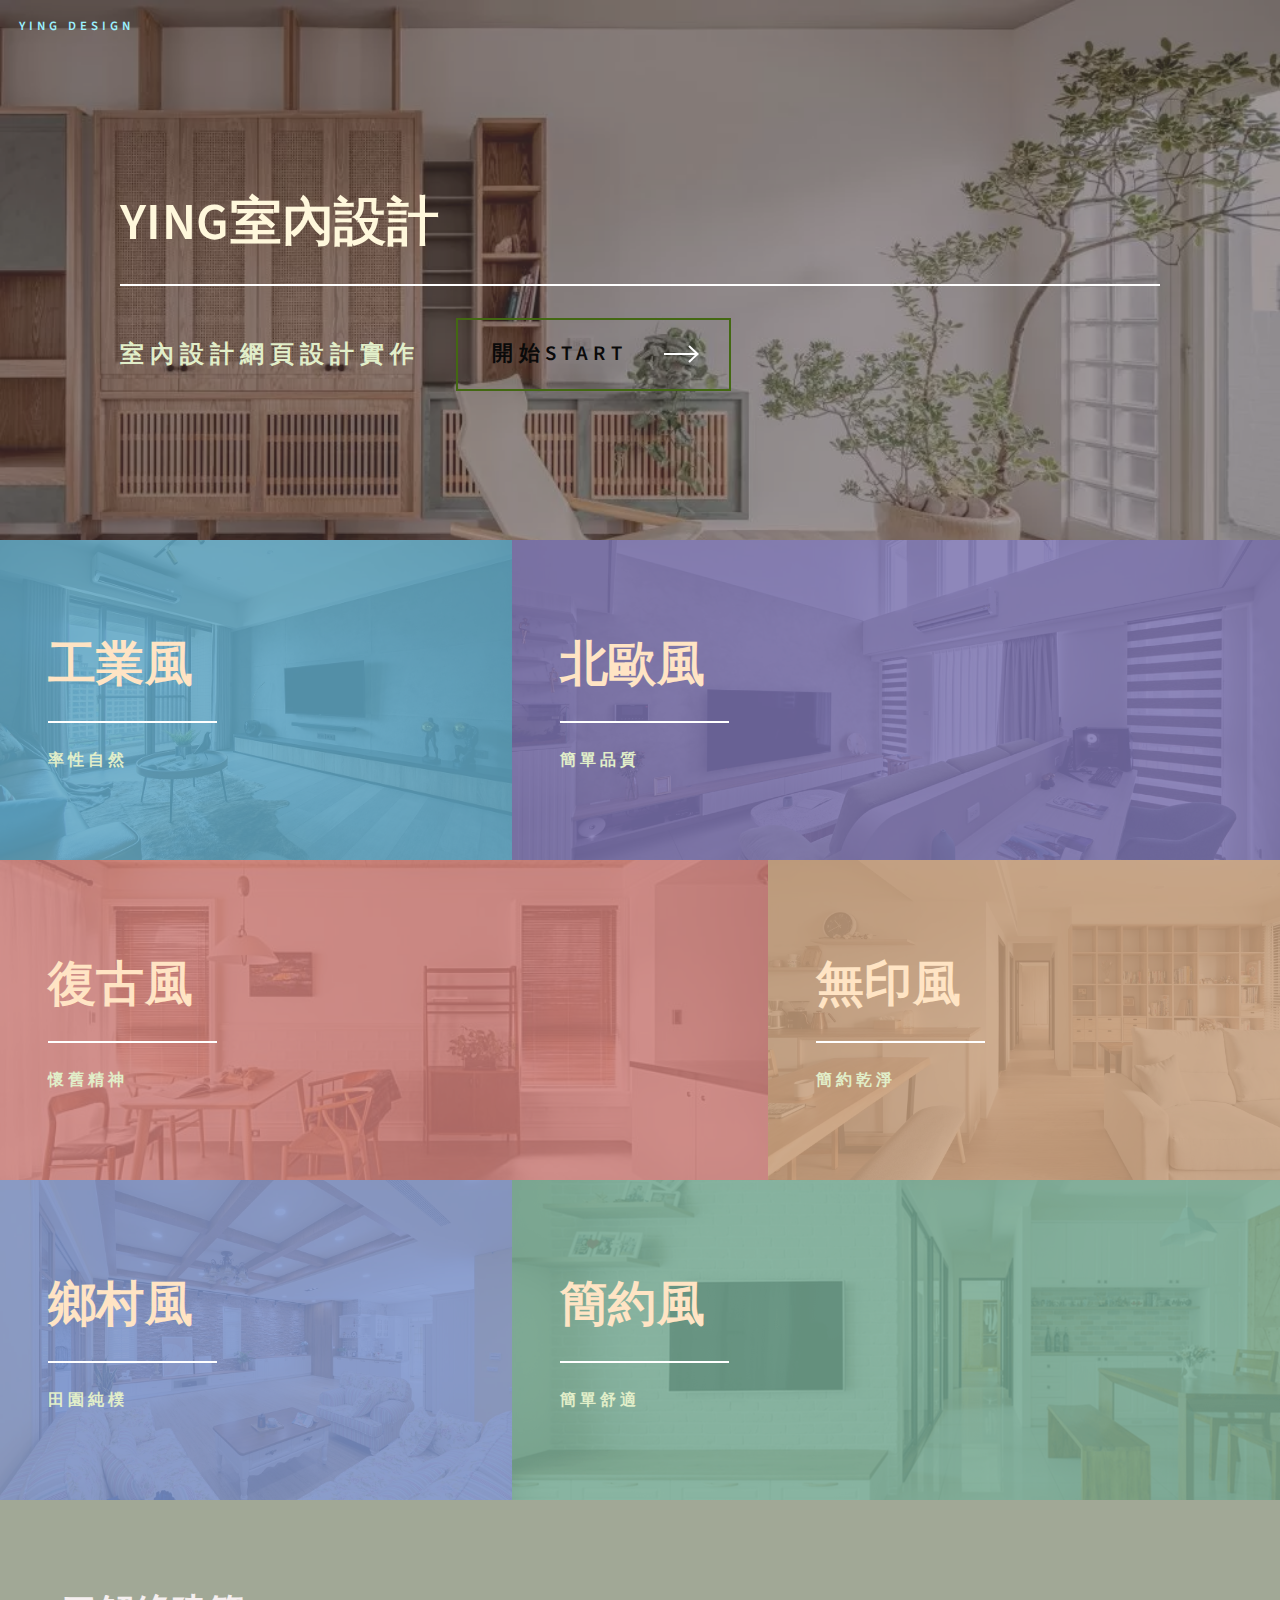
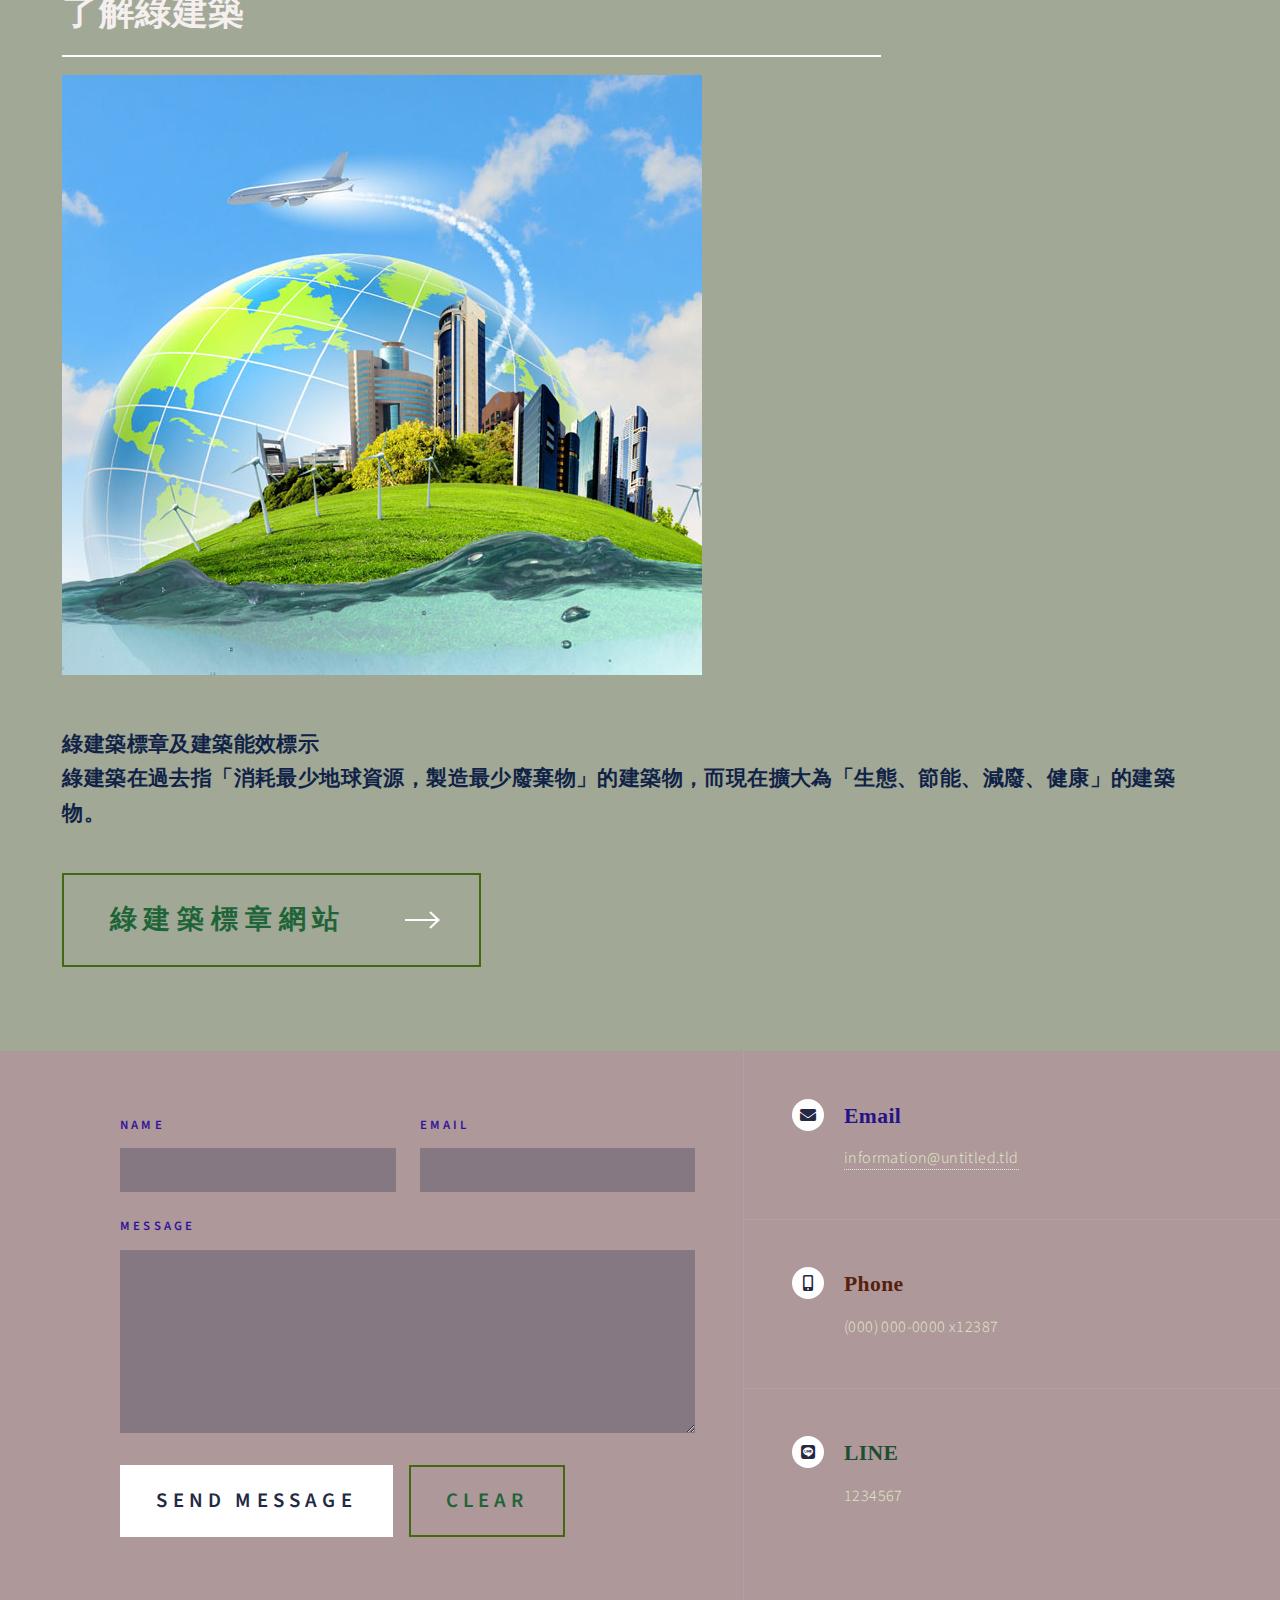
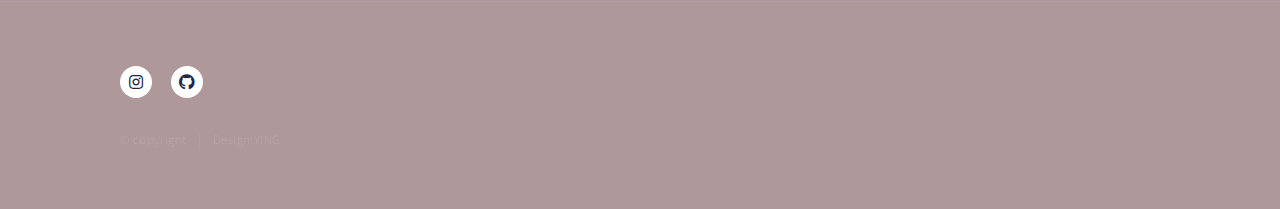
==== commit 43f4c75d: "Update index.html" ====
--- a/index.html
+++ b/index.html
@@ -107,7 +107,7 @@
 									<header class="major">
 										<h2>了解綠建築</h2>
 										<span class="image">
-											<img style="width: 80%;height: 300px;object-fit: cover;" src="images/green.jpg" alt="" />
+											<img style="width: 80%;height: 600px;object-fit: cover;" src="images/green.jpg" alt="" />
 										</span>
 									</header>
 									<p>綠建築標章及建築能效標示<br>綠建築在過去指「消耗最少地球資源，製造最少廢棄物」的建築物，而現在擴大為「生態、節能、減廢、健康」的建築物。</br></p>
--- a/assets/css/main.css
+++ b/assets/css/main.css
@@ -3117,7 +3117,7 @@
 		display: -webkit-flex;
 		display: -ms-flex;
 		display: flex;
-		background-color: #2a2f4a;
+		background-color: #b48686;
 		box-shadow: 0 0 0.25em 0 rgba(0, 0, 0, 0.15);
 		cursor: default;
 		font-weight: 600;
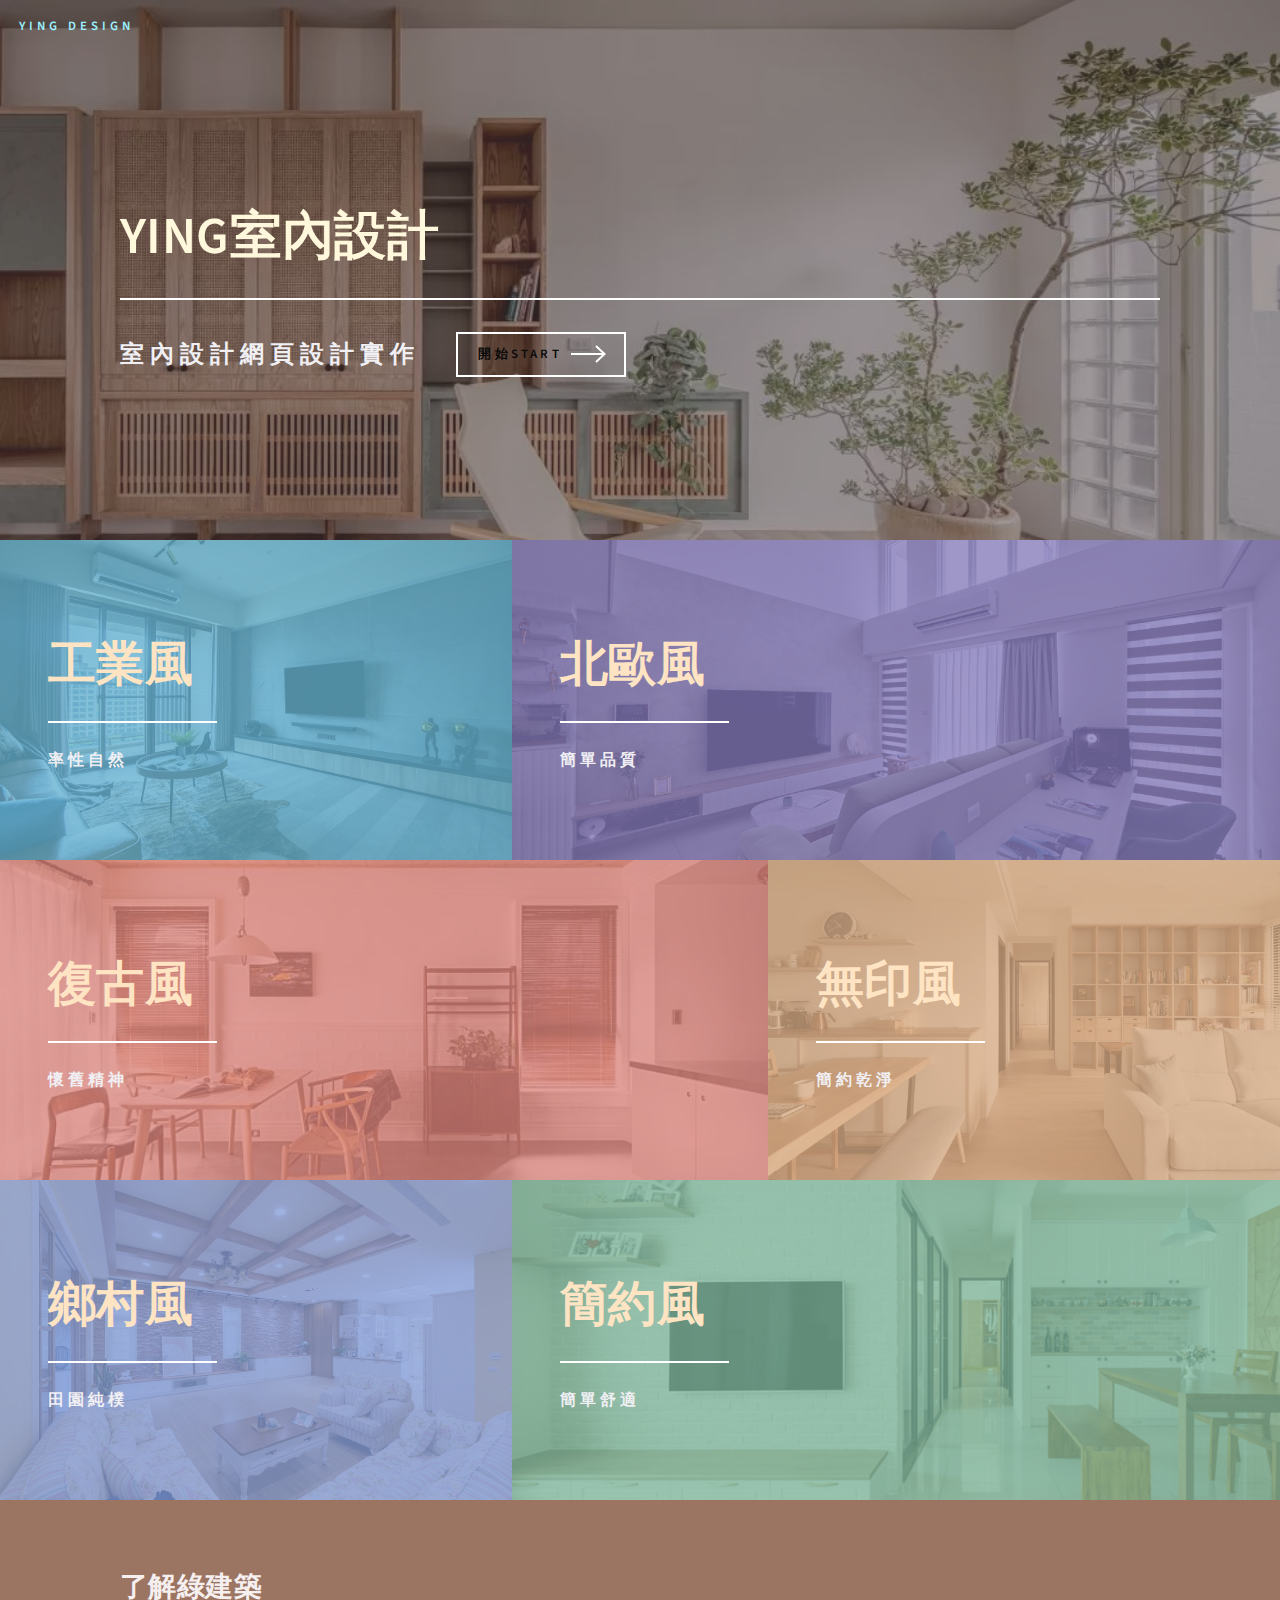
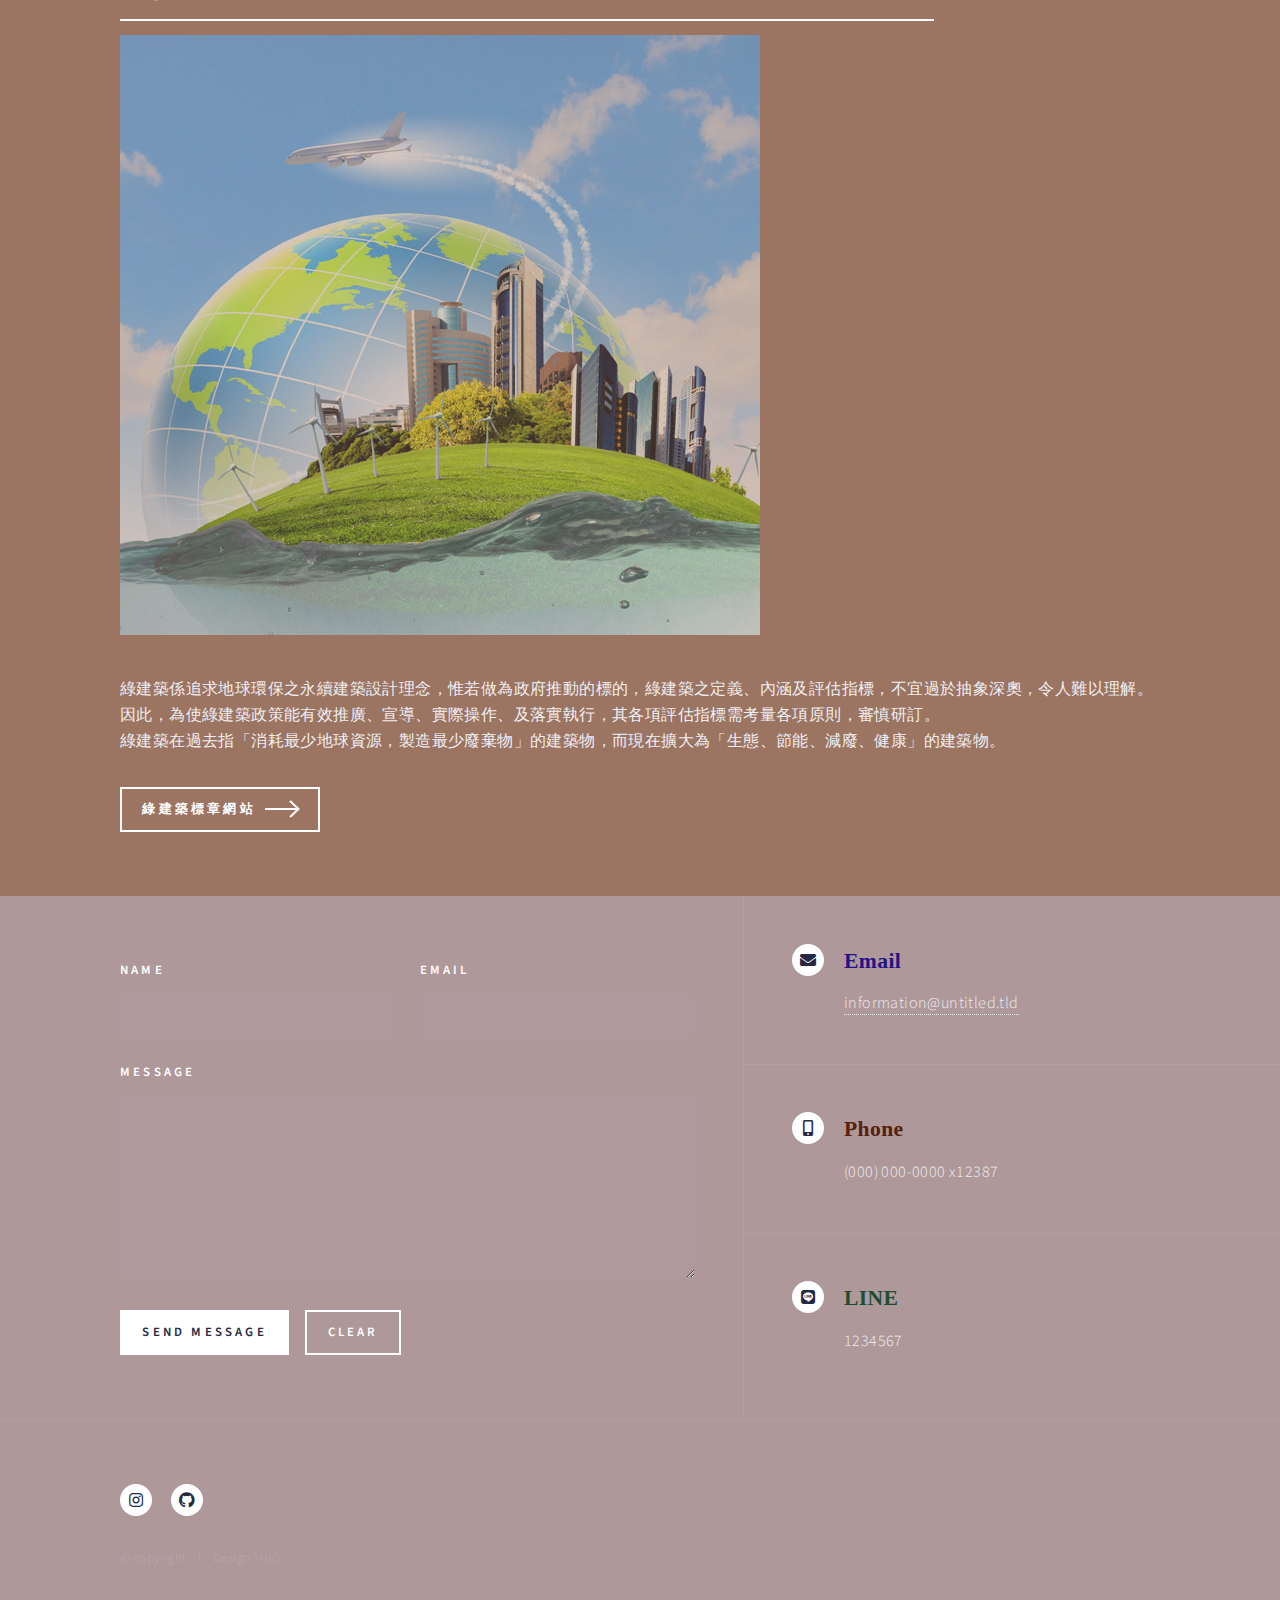
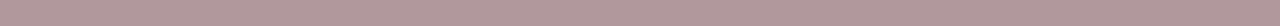
==== commit c2c09a8c: "0619n" ====
--- a/index.html
+++ b/index.html
@@ -107,10 +107,10 @@
 									<header class="major">
 										<h2>了解綠建築</h2>
 										<span class="image">
-											<img style="width: 80%;height: 600px;object-fit: cover;" src="images/green.jpg" alt="" />
+											<img style="width: 80%;height: 600px;object-fit: cover;opacity: 0.6;" src="images/green.jpg" alt="" />
 										</span>
 									</header>
-									<p>綠建築標章及建築能效標示<br>綠建築在過去指「消耗最少地球資源，製造最少廢棄物」的建築物，而現在擴大為「生態、節能、減廢、健康」的建築物。</br></p>
+									<p>綠建築係追求地球環保之永續建築設計理念，惟若做為政府推動的標的，綠建築之定義、內涵及評估指標，不宜過於抽象深奧，令人難以理解。因此，為使綠建築政策能有效推廣、宣導、實際操作、及落實執行，其各項評估指標需考量各項原則，審慎研訂。<br>綠建築在過去指「消耗最少地球資源，製造最少廢棄物」的建築物，而現在擴大為「生態、節能、減廢、健康」的建築物。</br></p>
 									<ul class="actions">
 										<li><a href="https://www.abri.gov.tw/cp.aspx?n=804" target="_blank" class="button next">綠建築標章網站</a></li>
 									</ul>
--- a/assets/css/main.css
+++ b/assets/css/main.css
@@ -118,9 +118,9 @@
 /* Type */
 
 	body, input, select, textarea {
-		color: #e1eec9;
+		color: #f0eff3;
 		font-family: "Source Sans Pro", Helvetica, sans-serif;
-		font-size: 20pt;
+		font-size: 17pt;
 		font-weight: 300;
 		letter-spacing: 0.025em;
 		line-height: 1.65;
@@ -1892,7 +1892,7 @@
 		}
 
 	label {
-		color: #32149c;
+		color: #ffffff;
 		display: block;
 		font-size: 0.8em;
 		font-weight: 600;
@@ -1913,7 +1913,7 @@
 		-webkit-appearance: none;
 		-ms-appearance: none;
 		appearance: none;
-		background: rgba(59, 59, 88, 0.35);
+		background: rgba(212, 212, 255, 0.035);
 		border: none;
 		border-radius: 0;
 		color: inherit;
@@ -2518,11 +2518,11 @@
 		background-color: transparent;
 		border: 0;
 		border-radius: 0;
-		box-shadow: inset 0 0 0 2px #436812;
-		color: #1f6439;
+		box-shadow: inset 0 0 0 2px #ffffff;
+		color: #ffffff;
 		cursor: pointer;
 		display: inline-block;
-		font-size: 1.3em;
+		font-size: 0.8em;
 		font-weight: 600;
 		height: 3.5em;
 		letter-spacing: 0.25em;
@@ -2802,7 +2802,7 @@
 			}
 
 			.tiles article:after {
-				background-color: rgba(36, 41, 67, 0.5);
+				background-color: rgba(36, 41, 67, 0.25);
 				content: '';
 				display: block;
 				height: 100%;
@@ -3117,7 +3117,7 @@
 		display: -webkit-flex;
 		display: -ms-flex;
 		display: flex;
-		background-color: #b48686;
+		background-color: #2a2f4a;
 		box-shadow: 0 0 0.25em 0 rgba(0, 0, 0, 0.15);
 		cursor: default;
 		font-weight: 600;
@@ -3477,7 +3477,7 @@
 				}
 
 				#banner > .inner .content p {
-					font-size: 1em;
+					font-size: 0.7em;
 					font-weight: 600;
 					letter-spacing: 0.25em;
 					text-transform: uppercase;
@@ -3562,7 +3562,7 @@
 
 					#banner > .inner .content > * {
 						margin-right: 0;
-						margin-bottom: 2.3em;
+						margin-bottom: 2em;
 					}
 
 				#banner.major {
@@ -3952,10 +3952,4 @@
 			transform: none;
 			opacity: 1;
 			visibility: visible;
-		}
-		#two {
-			color: rgb(16, 35, 71);
-			font-size: 1.3em;
-			background-color: #a1a896;
-			font-weight: 600;
 		}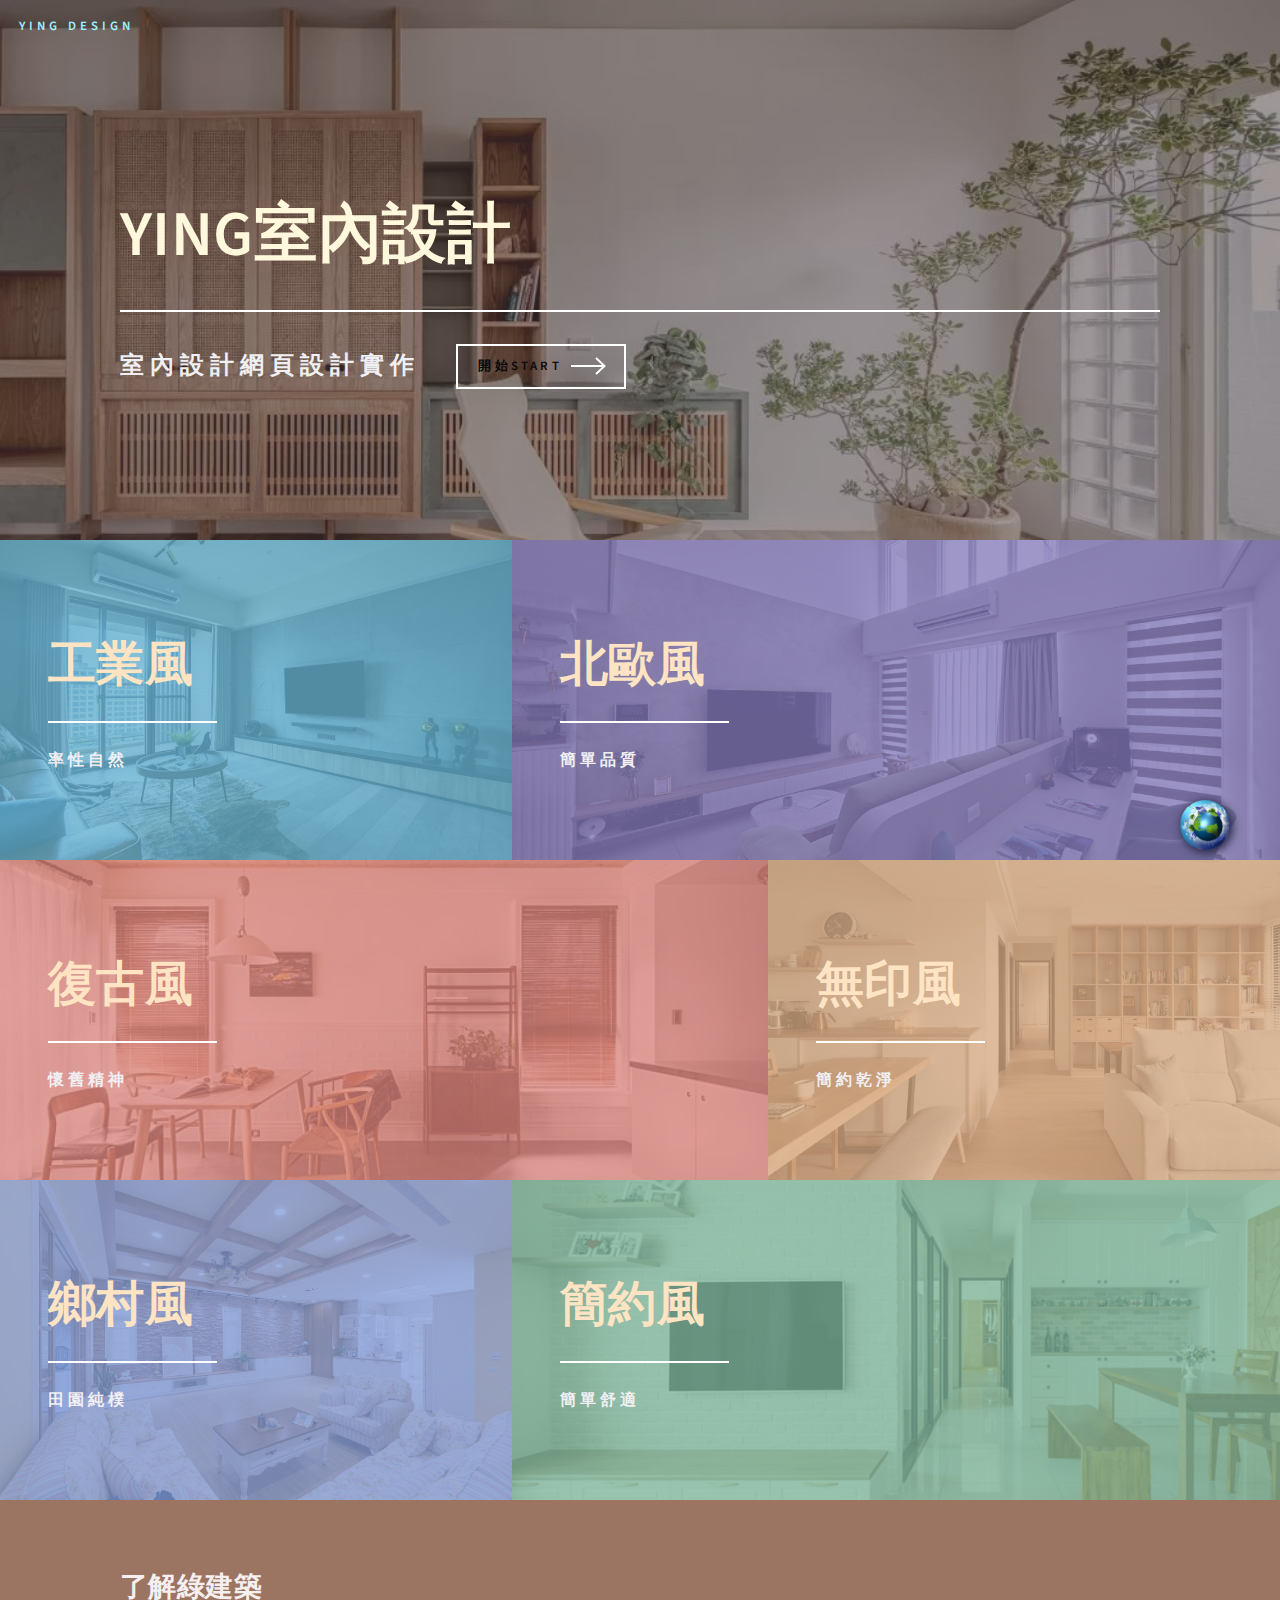
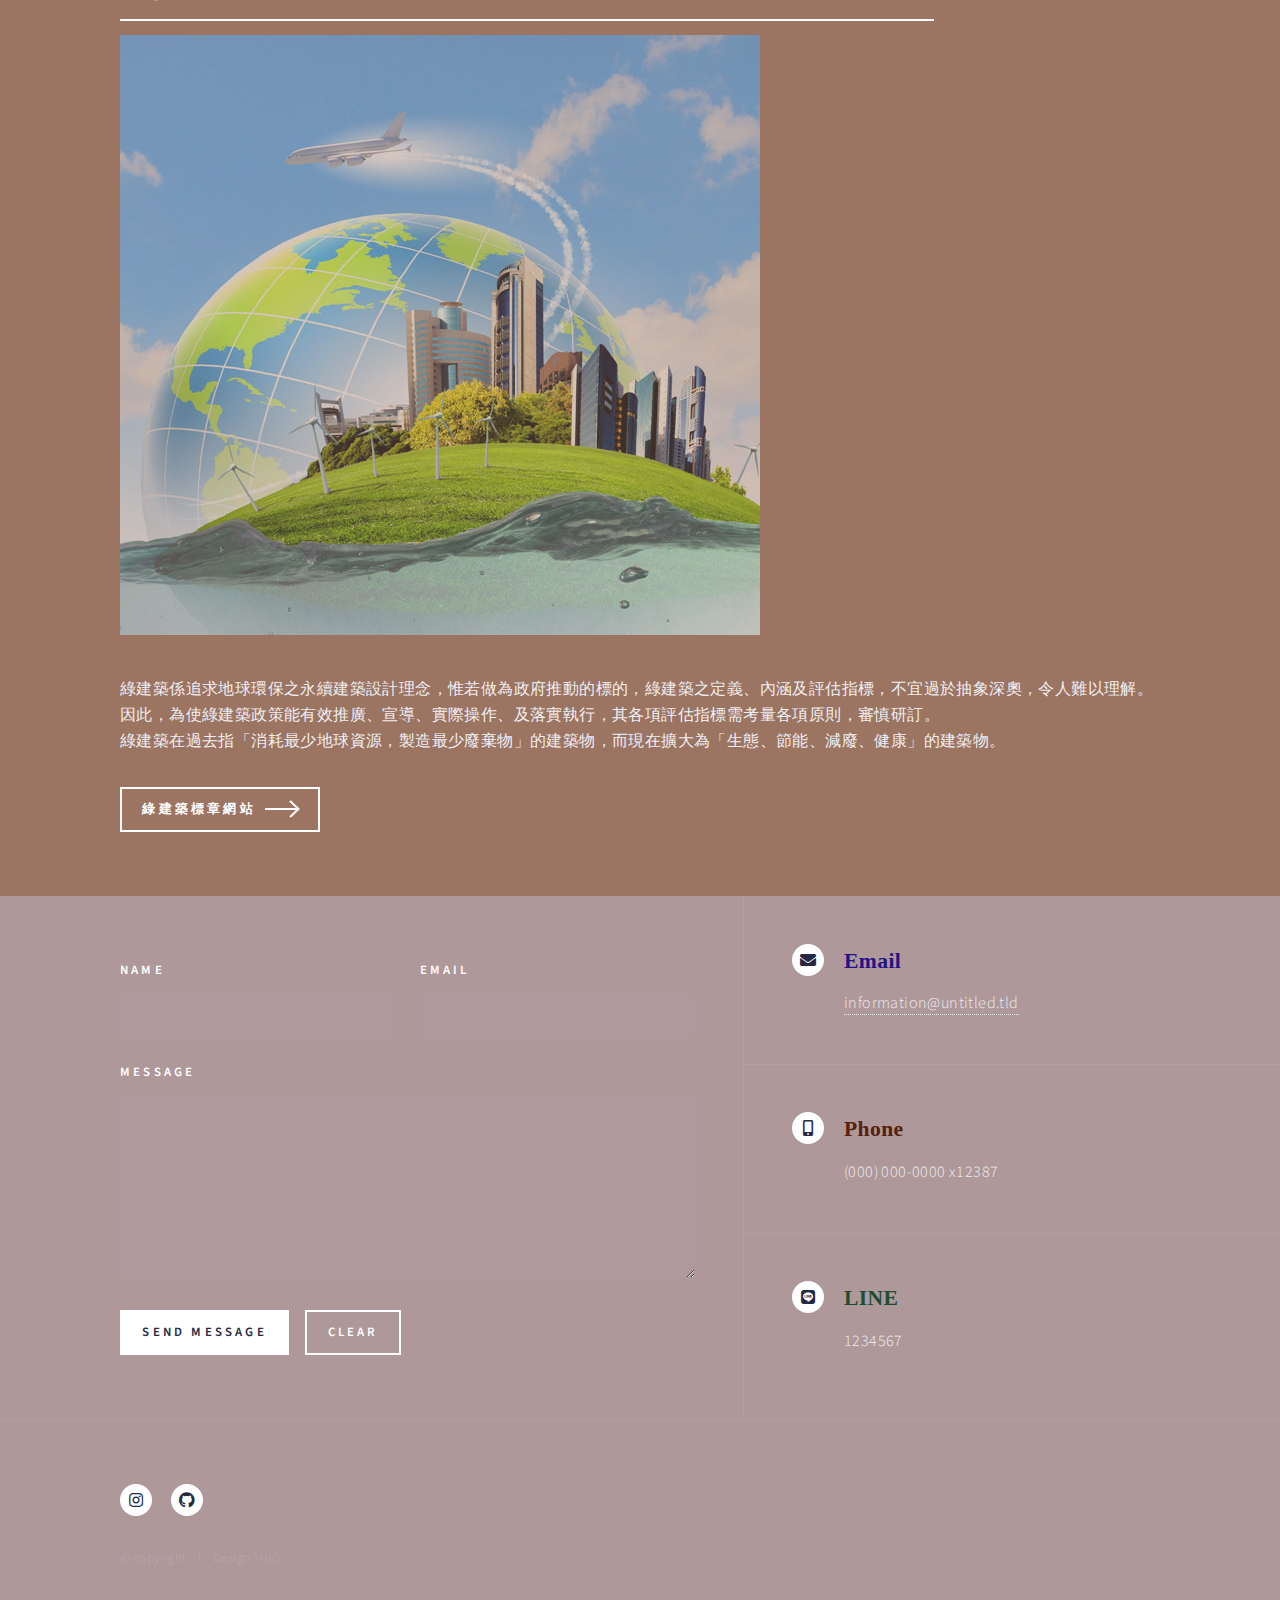
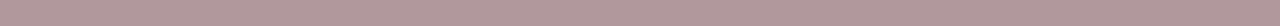
==== commit db138dc9: "062101" ====
--- a/index.html
+++ b/index.html
@@ -13,7 +13,8 @@
 		<noscript><link rel="stylesheet" href="assets/css/noscript.css" /></noscript>
 	</head>
 	<body class="is-preload">
-
+<!-- <a href="#footer" class="back-btn">🢁</a> -->
+<a href="#banner" class="back-btn"><img class="back-img" src="images/0000.jpg" /></a>
 		<!-- Wrapper -->
 			<div id="wrapper">
 
@@ -50,7 +51,7 @@
 										<img src="images/工業.jpg" alt="" />
 									</span>
 									<header class="major">
-										<h3><a href="landing.html" class="link">工業風</a></h3>
+										<h3><a href="工業.html" class="link">工業風</a></h3>
 										<p style="font-size: 1em;">率性自然</p>
 									</header>
 								</article>
@@ -59,7 +60,7 @@
 										<img src="images/北歐.jpg" alt="" />
 									</span>
 									<header class="major">
-										<h3><a href="landing.html" class="link">北歐風</a></h3>
+										<h3><a href="北歐.html" class="link">北歐風</a></h3>
 										<p style="font-size: 1em;">簡單品質</p>
 									</header>
 								</article>
@@ -68,7 +69,7 @@
 										<img src="images/復古.jpg" alt="" />
 									</span>
 									<header class="major">
-										<h3><a href="landing.html" class="link">復古風</a></h3>
+										<h3><a href="復古.html" class="link">復古風</a></h3>
 										<p style="font-size: 1em;">懷舊精神</p>
 									</header>
 								</article>
@@ -77,7 +78,7 @@
 										<img src="images/無印.jpg" alt="" />
 									</span>
 									<header class="major">
-										<h3><a href="landing.html" class="link">無印風</a></h3>
+										<h3><a href="無印.html" class="link">無印風</a></h3>
 										<p style="font-size: 1em;">簡約乾淨</p>
 									</header>
 								</article>
@@ -86,7 +87,7 @@
 										<img src="images/鄉村.jpg" alt="" />
 									</span>
 									<header class="major">
-										<h3><a href="landing.html" class="link">鄉村風</a></h3>
+										<h3><a href="鄉村.html" class="link">鄉村風</a></h3>
 										<p style="font-size: 1em;">田園純樸</p>
 									</header>
 								</article>
@@ -95,7 +96,7 @@
 										<img src="images/簡約.jpg" alt="" />
 									</span>
 									<header class="major">
-										<h3><a href="landing.html" class="link">簡約風</a></h3>
+										<h3><a href="簡約.html" class="link">簡約風</a></h3>
 										<p style="font-size: 1em;">簡單舒適</p>
 									</header>
 								</article>
--- a/assets/css/main.css
+++ b/assets/css/main.css
@@ -3426,7 +3426,7 @@
 		}
 
 		#banner h1 {
-			font-size: 3.25em;
+			font-size: 4em;
 		}
 
 		#banner > .inner {
@@ -3477,7 +3477,7 @@
 				}
 
 				#banner > .inner .content p {
-					font-size: 0.7em;
+					font-size: 2em;
 					font-weight: 600;
 					letter-spacing: 0.25em;
 					text-transform: uppercase;
@@ -3498,7 +3498,7 @@
 		}
 
 		#banner.style2:after {
-			background-color: #8d82c4;
+			background-color: #898add;
 		}
 
 		#banner.style3:after {
@@ -3952,4 +3952,61 @@
 			transform: none;
 			opacity: 1;
 			visibility: visible;
-		}+		}
+		/* aaron:新增inside class來設定設計理念區塊背景和文字顏色和字型大小 */
+.inside {
+    background-color: #4e5172;
+    color: #cddbee;
+    font-size: 1.5em;
+}
+
+/* aaron:新增一個major2讓設定設計理念區塊的標題底線修改不要影響到上面其他的底線樣式 */
+header.major2 {
+    width: -moz-max-content;
+    width: -webkit-max-content;
+    width: -ms-max-content;
+    width: max-content;
+    margin-bottom: 2em;
+}
+
+/* aaron:新增一個major3讓設定設計理念區塊的標題底線修改不要影響到上面其他的底線樣式 */
+header.major2 > :first-child:after {
+    content: '';
+    background-color: #f7dfa2; /* aaron: 色塊標題下方底線的顏色 */
+    display: block;
+    height: 2px;
+    margin: 0.325em 0 0.5em 0;
+    width: 100%;
+}
+.style-one {
+    background-color: #125c1e;
+    color: #2a2f4a;
+}
+
+.style-one .inner .major2 h2 {
+    color: #37a6cb;
+}
+.back-btn {
+	position: fixed;
+	right: 50px;
+	bottom: 50px;
+	z-index: 10;
+	text-decoration: none;
+	border-bottom: 0;
+	background-color: brown;
+	width: 50px;
+	height: 50px;
+	border-radius: 50px;
+	display: flex;
+	justify-content: center;
+	align-items: center;
+	box-shadow: 2px 2px 10px 1px #242943;
+	font-size: 1.2em;
+
+	overflow: hidden;
+}
+
+.back-img {
+	width: 100%;
+	height: 100%;
+}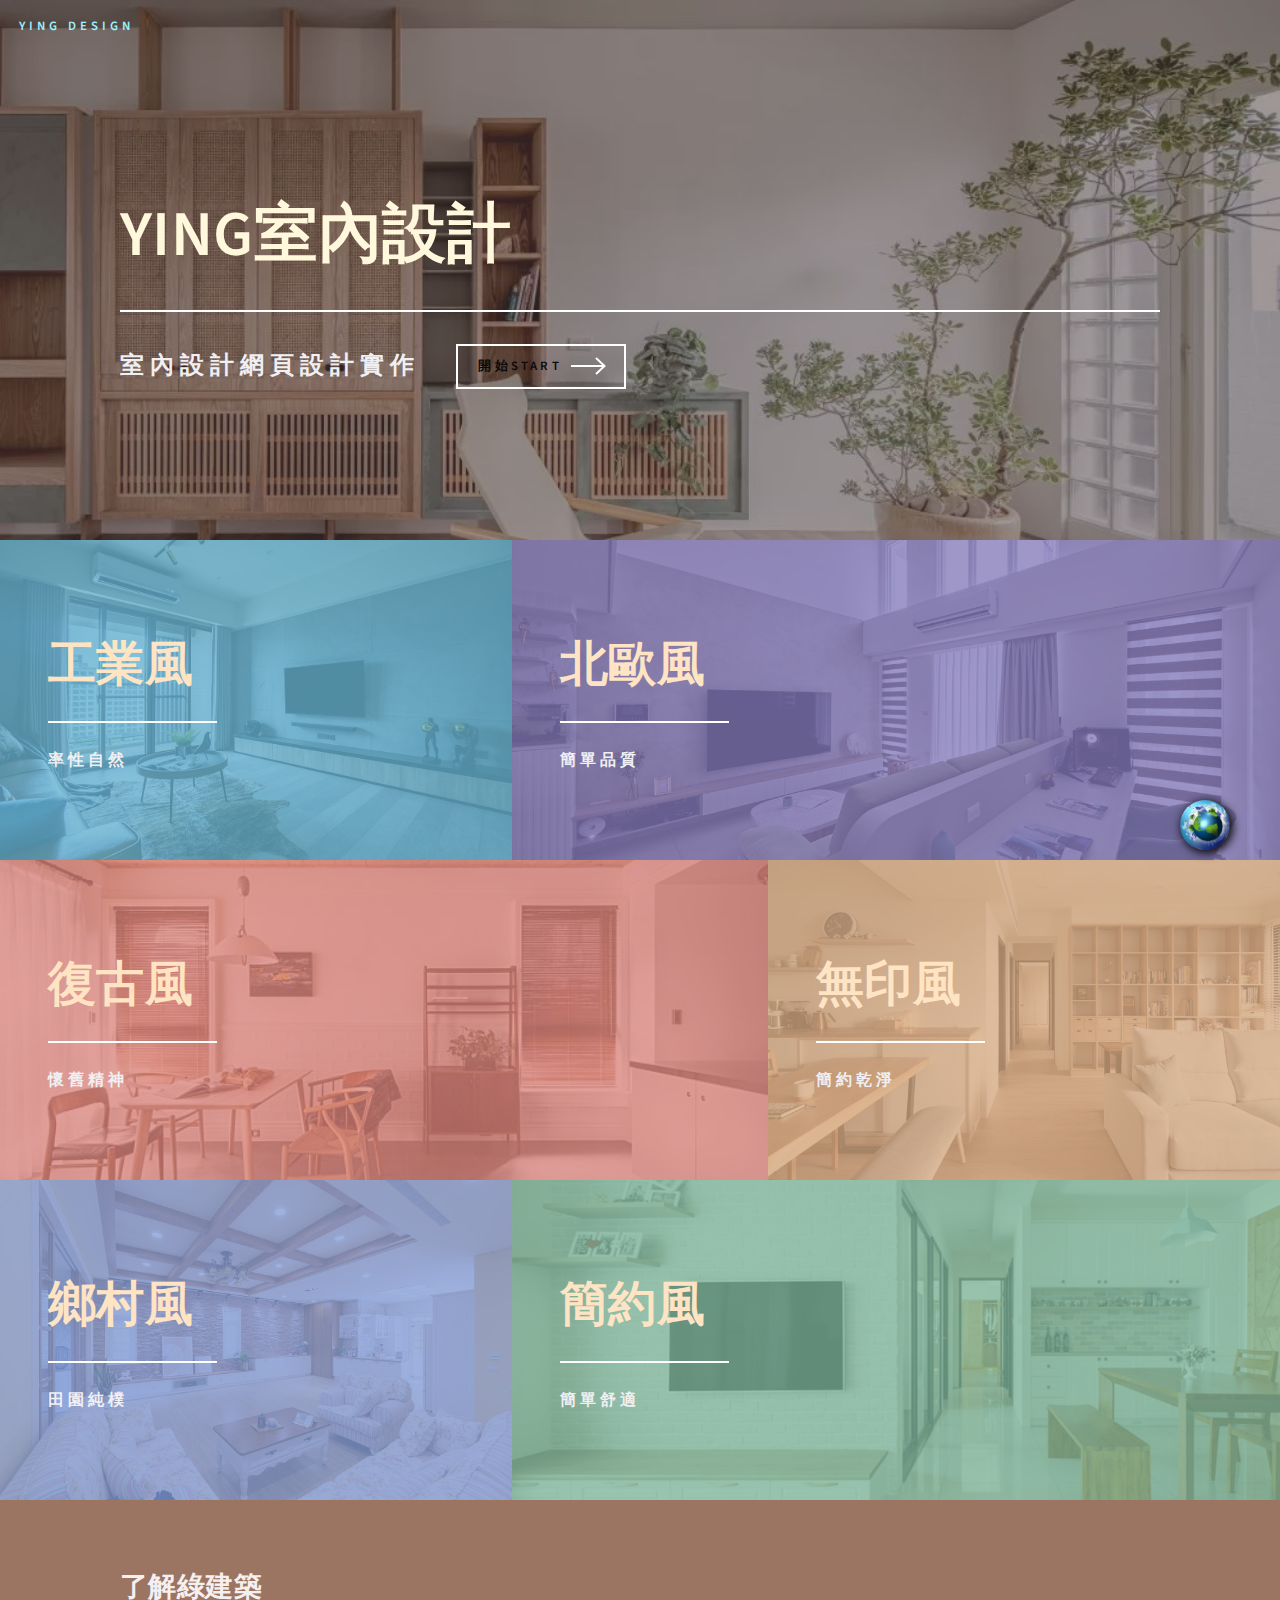
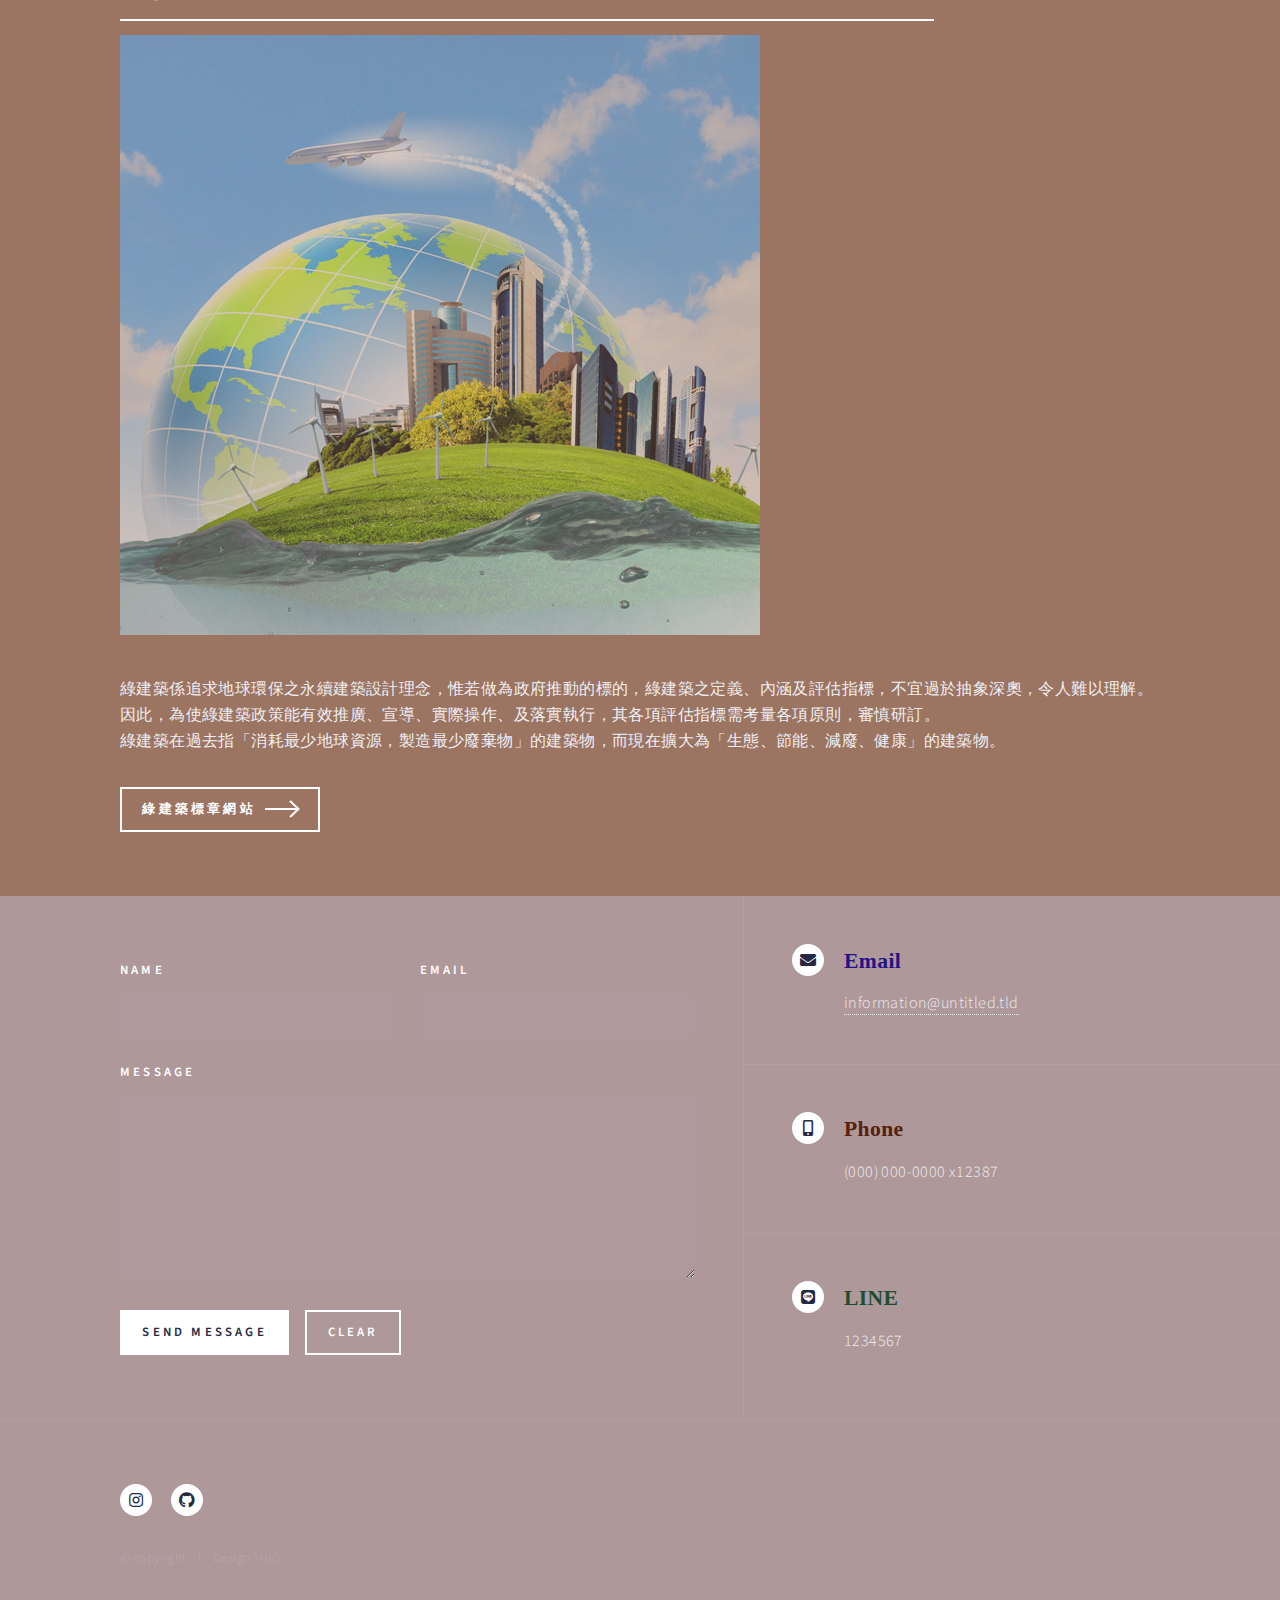
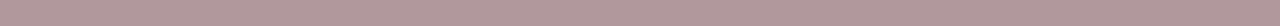
==== commit 1c737bba: "062102" ====
--- a/index.html
+++ b/index.html
@@ -46,7 +46,7 @@
 
 						<!-- One -->
 							<section id="one" class="tiles">
-								<article>
+								<article id="工業">
 									<span class="image">
 										<img src="images/工業.jpg" alt="" />
 									</span>
@@ -55,7 +55,7 @@
 										<p style="font-size: 1em;">率性自然</p>
 									</header>
 								</article>
-								<article>
+								<article id="北歐">
 									<span class="image">
 										<img src="images/北歐.jpg" alt="" />
 									</span>
@@ -64,7 +64,7 @@
 										<p style="font-size: 1em;">簡單品質</p>
 									</header>
 								</article>
-								<article>
+								<article id="復古">
 									<span class="image">
 										<img src="images/復古.jpg" alt="" />
 									</span>
@@ -73,7 +73,7 @@
 										<p style="font-size: 1em;">懷舊精神</p>
 									</header>
 								</article>
-								<article>
+								<article id="無印">
 									<span class="image">
 										<img src="images/無印.jpg" alt="" />
 									</span>
@@ -82,7 +82,7 @@
 										<p style="font-size: 1em;">簡約乾淨</p>
 									</header>
 								</article>
-								<article>
+								<article id="鄉村">
 									<span class="image">
 										<img src="images/鄉村.jpg" alt="" />
 									</span>
@@ -91,7 +91,7 @@
 										<p style="font-size: 1em;">田園純樸</p>
 									</header>
 								</article>
-								<article>
+								<article id="簡約">
 									<span class="image">
 										<img src="images/簡約.jpg" alt="" />
 									</span>
--- a/assets/css/main.css
+++ b/assets/css/main.css
@@ -4000,7 +4000,7 @@
 	display: flex;
 	justify-content: center;
 	align-items: center;
-	box-shadow: 2px 2px 10px 1px #242943;
+	box-shadow: 2px 2px 10px 1px #070707;
 	font-size: 1.2em;
 
 	overflow: hidden;
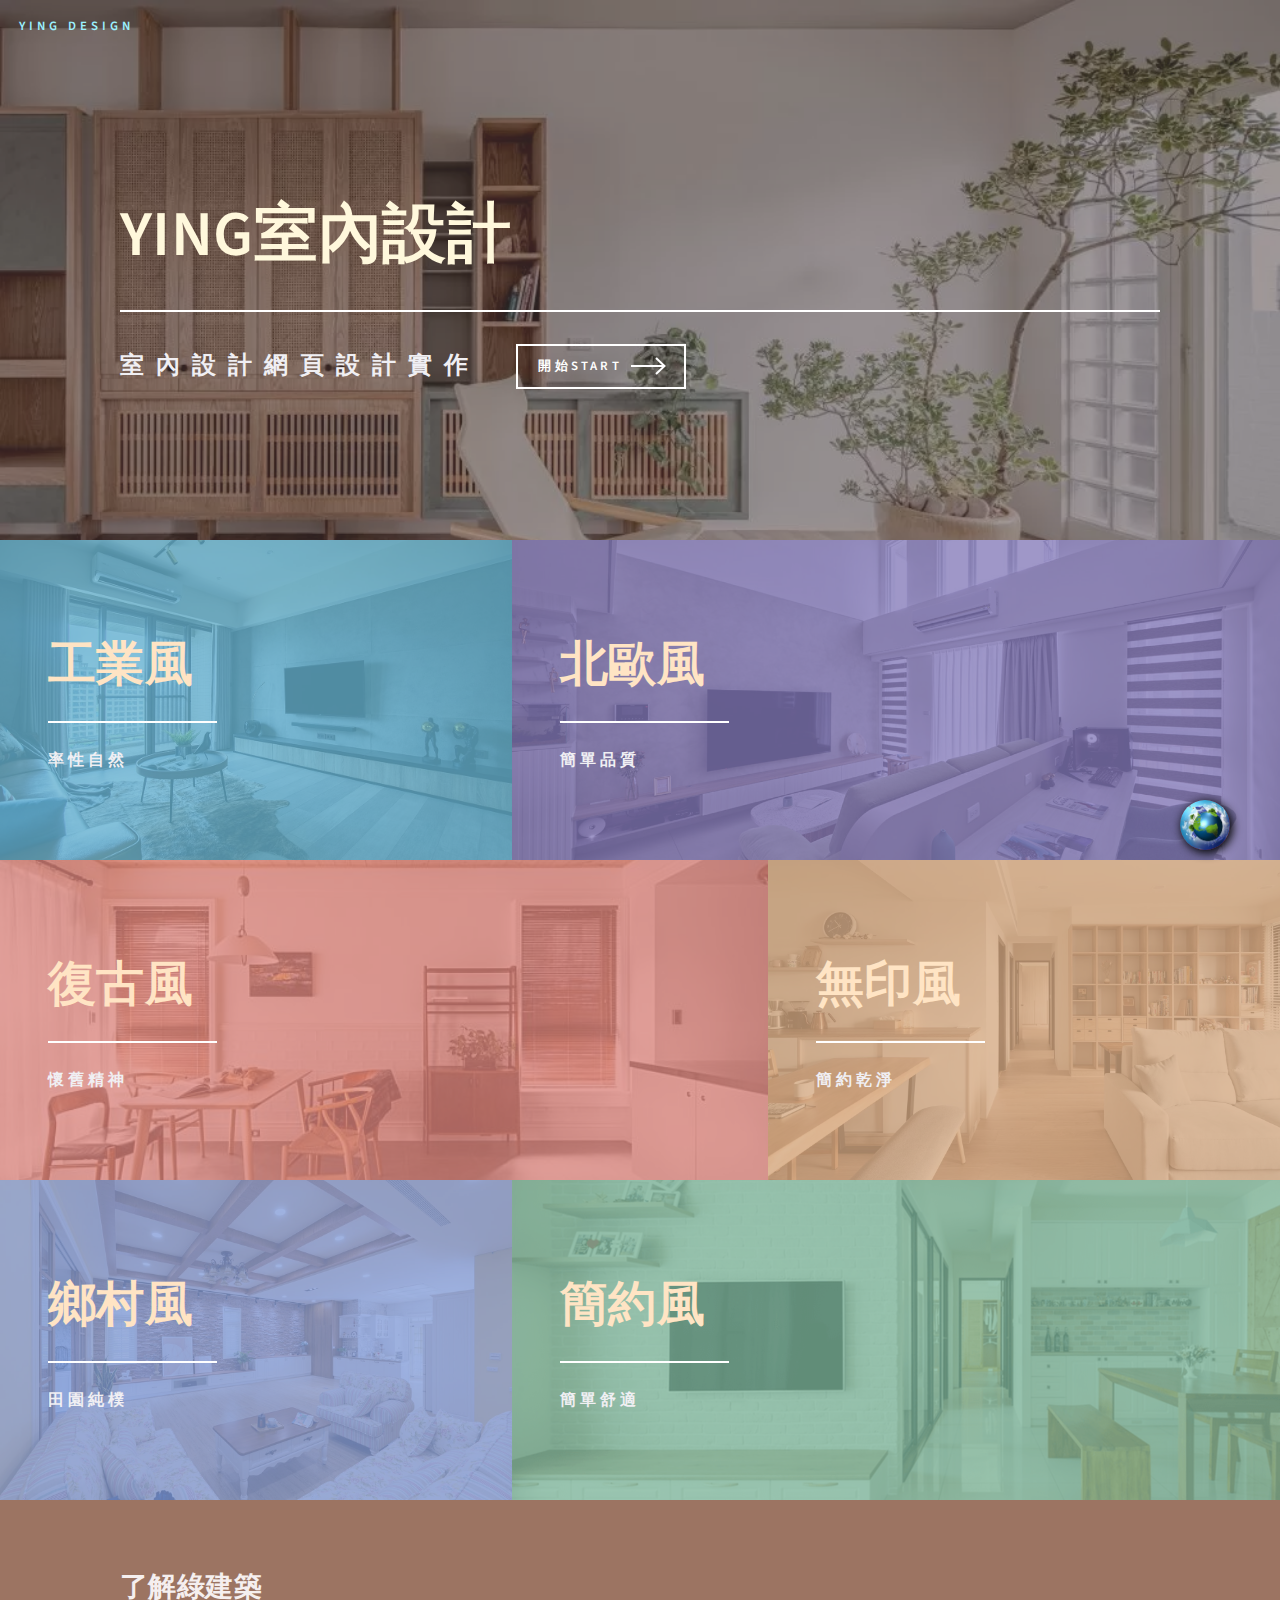
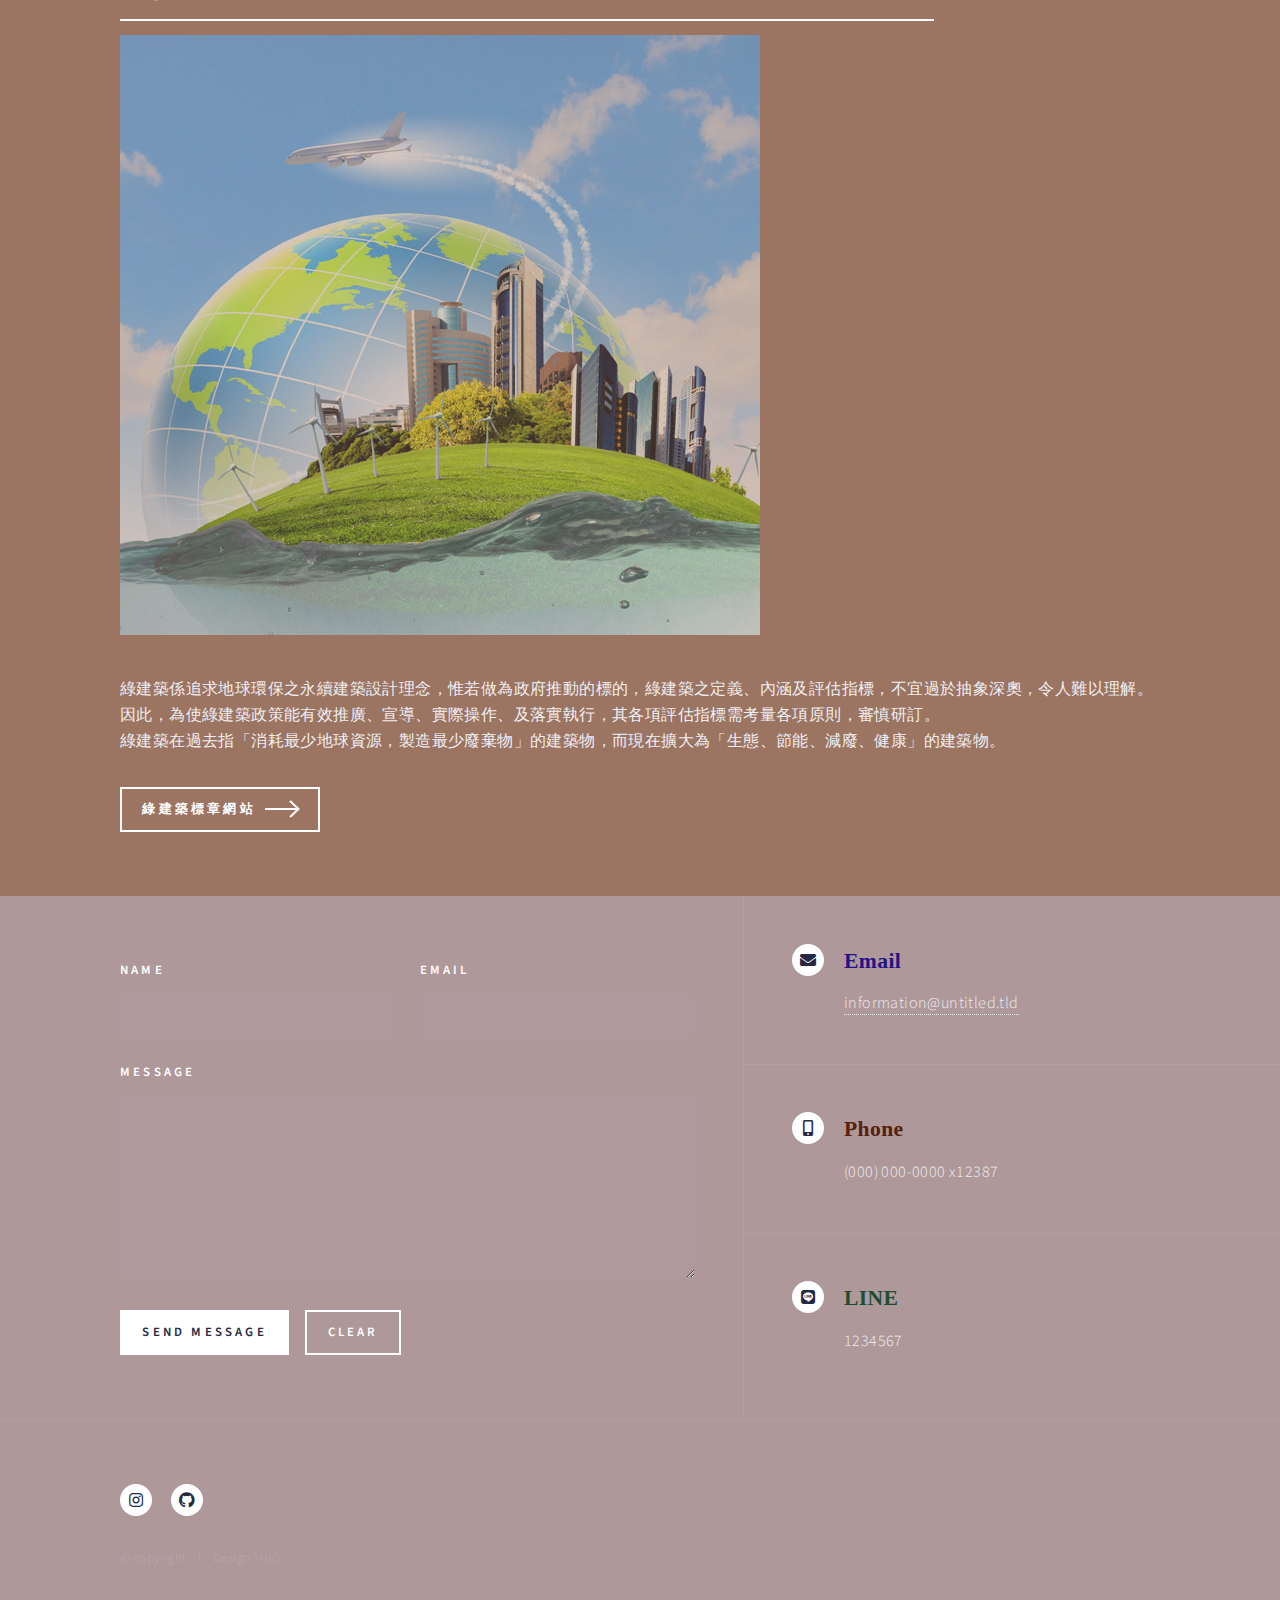
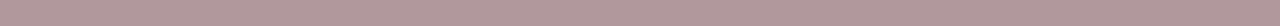
==== commit f786f7f2: "062103" ====
--- a/index.html
+++ b/index.html
@@ -11,6 +11,8 @@
 		<meta name="viewport" content="width=device-width, initial-scale=1, user-scalable=no" />
 		<link rel="stylesheet" href="assets/css/main.css" />
 		<noscript><link rel="stylesheet" href="assets/css/noscript.css" /></noscript>
+		<link rel="stylesheet" href="https://cdnjs.cloudflare.com/ajax/libs/animate.css/4.1.1/animate.min.css"
+	  />
 	</head>
 	<body class="is-preload">
 <!-- <a href="#footer" class="back-btn">🢁</a> -->
@@ -30,12 +32,12 @@
 					<section id="banner" class="major">
 						<div class="inner">
 							<header class="major">
-								<h1 style="color: cornsilk;">YING室內設計</h1>
+								<h1 class="animate__animated animate__fadeInUpBig" style="color: cornsilk;">YING室內設計</h1>
 							</header>
 							<div class="content">
-								<p style="font-size: 1.5em;">室內設計網頁設計實作</p>
+								<p style="font-size: 1.5em;"class="animate__animated animate__jackInTheBox animate__delay-1s">室內設計網頁設計實作</p>
 								<ul class="actions">
-									<li><a style="color: rgb(10, 10, 10);" href="#one" class="button next scrolly">開始start</a></li>
+									<li><a  href="#one" class="button next scrolly">開始start</a></li>
 								</ul>
 							</div>
 						</div>
--- a/assets/css/main.css
+++ b/assets/css/main.css
@@ -3477,9 +3477,9 @@
 				}
 
 				#banner > .inner .content p {
-					font-size: 2em;
+					font-size: 1.5em;
 					font-weight: 600;
-					letter-spacing: 0.25em;
+					letter-spacing: 0.5em;
 					text-transform: uppercase;
 				}
 
